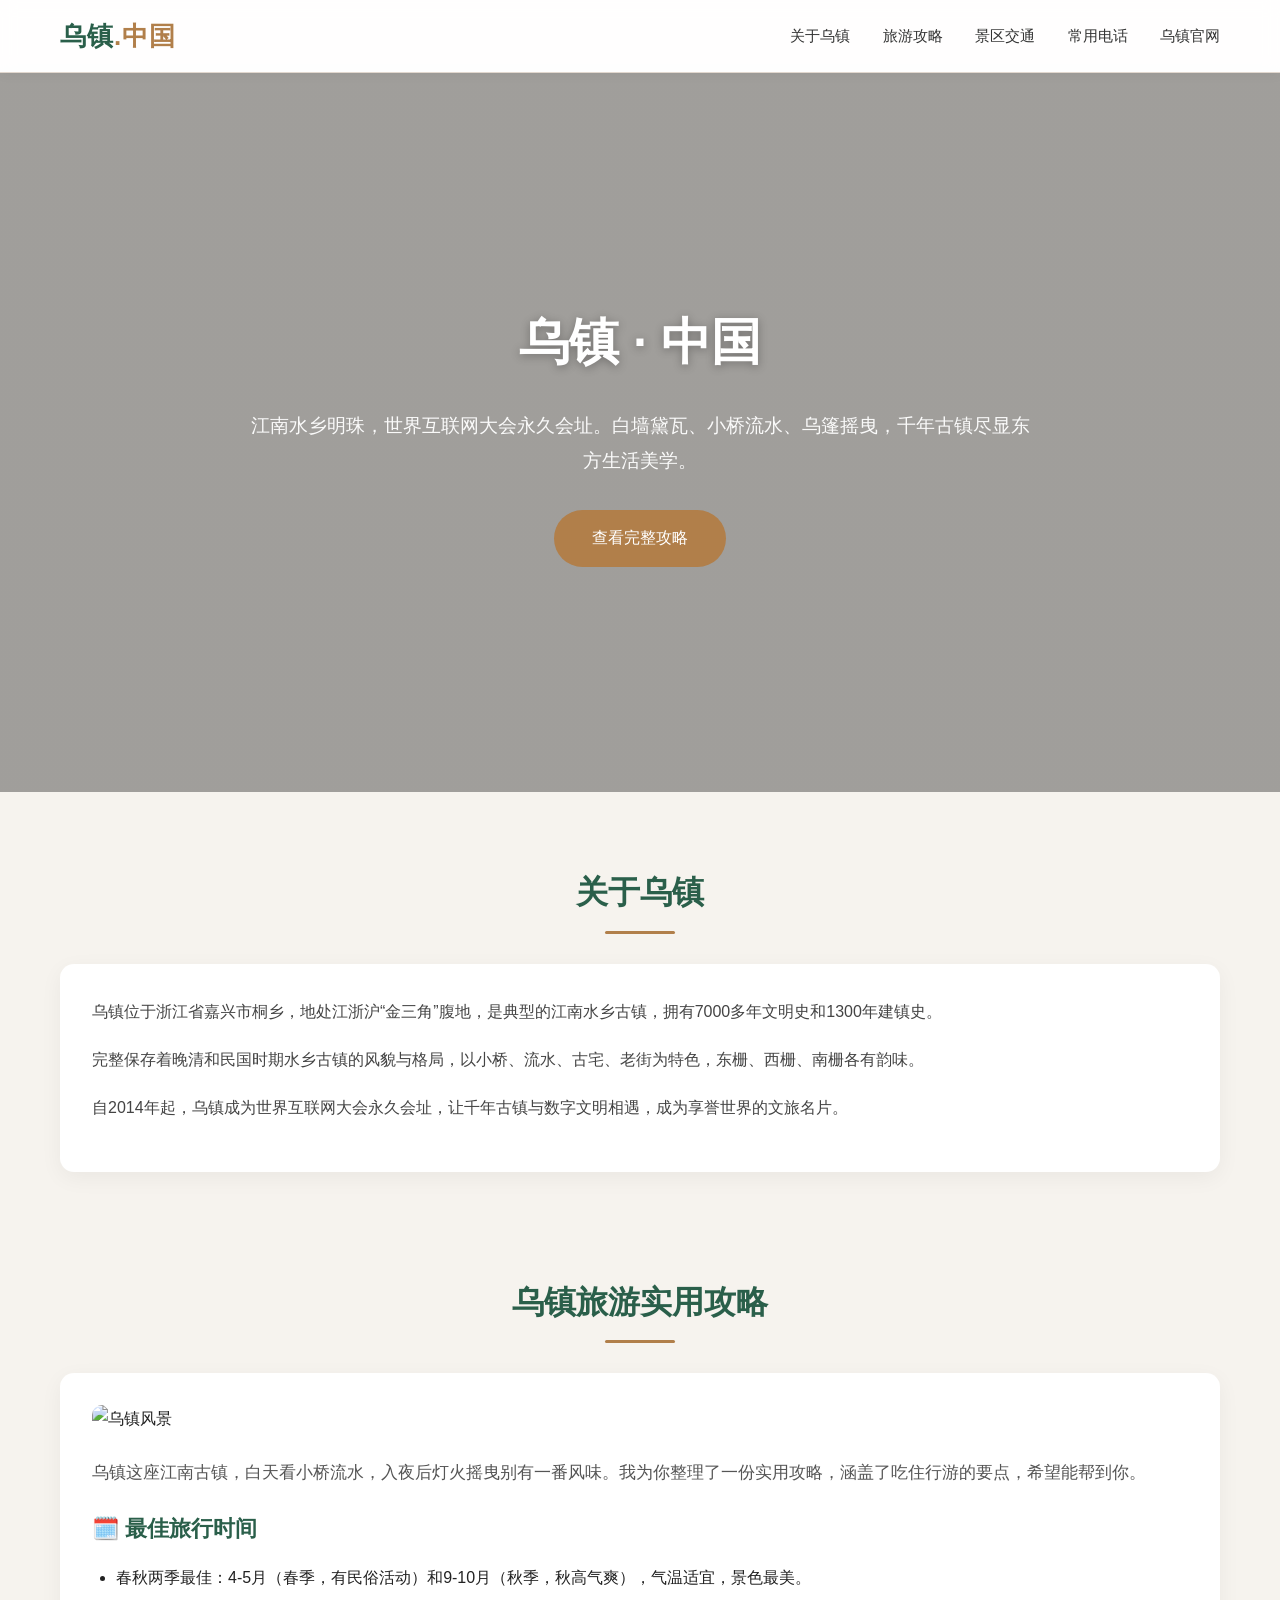
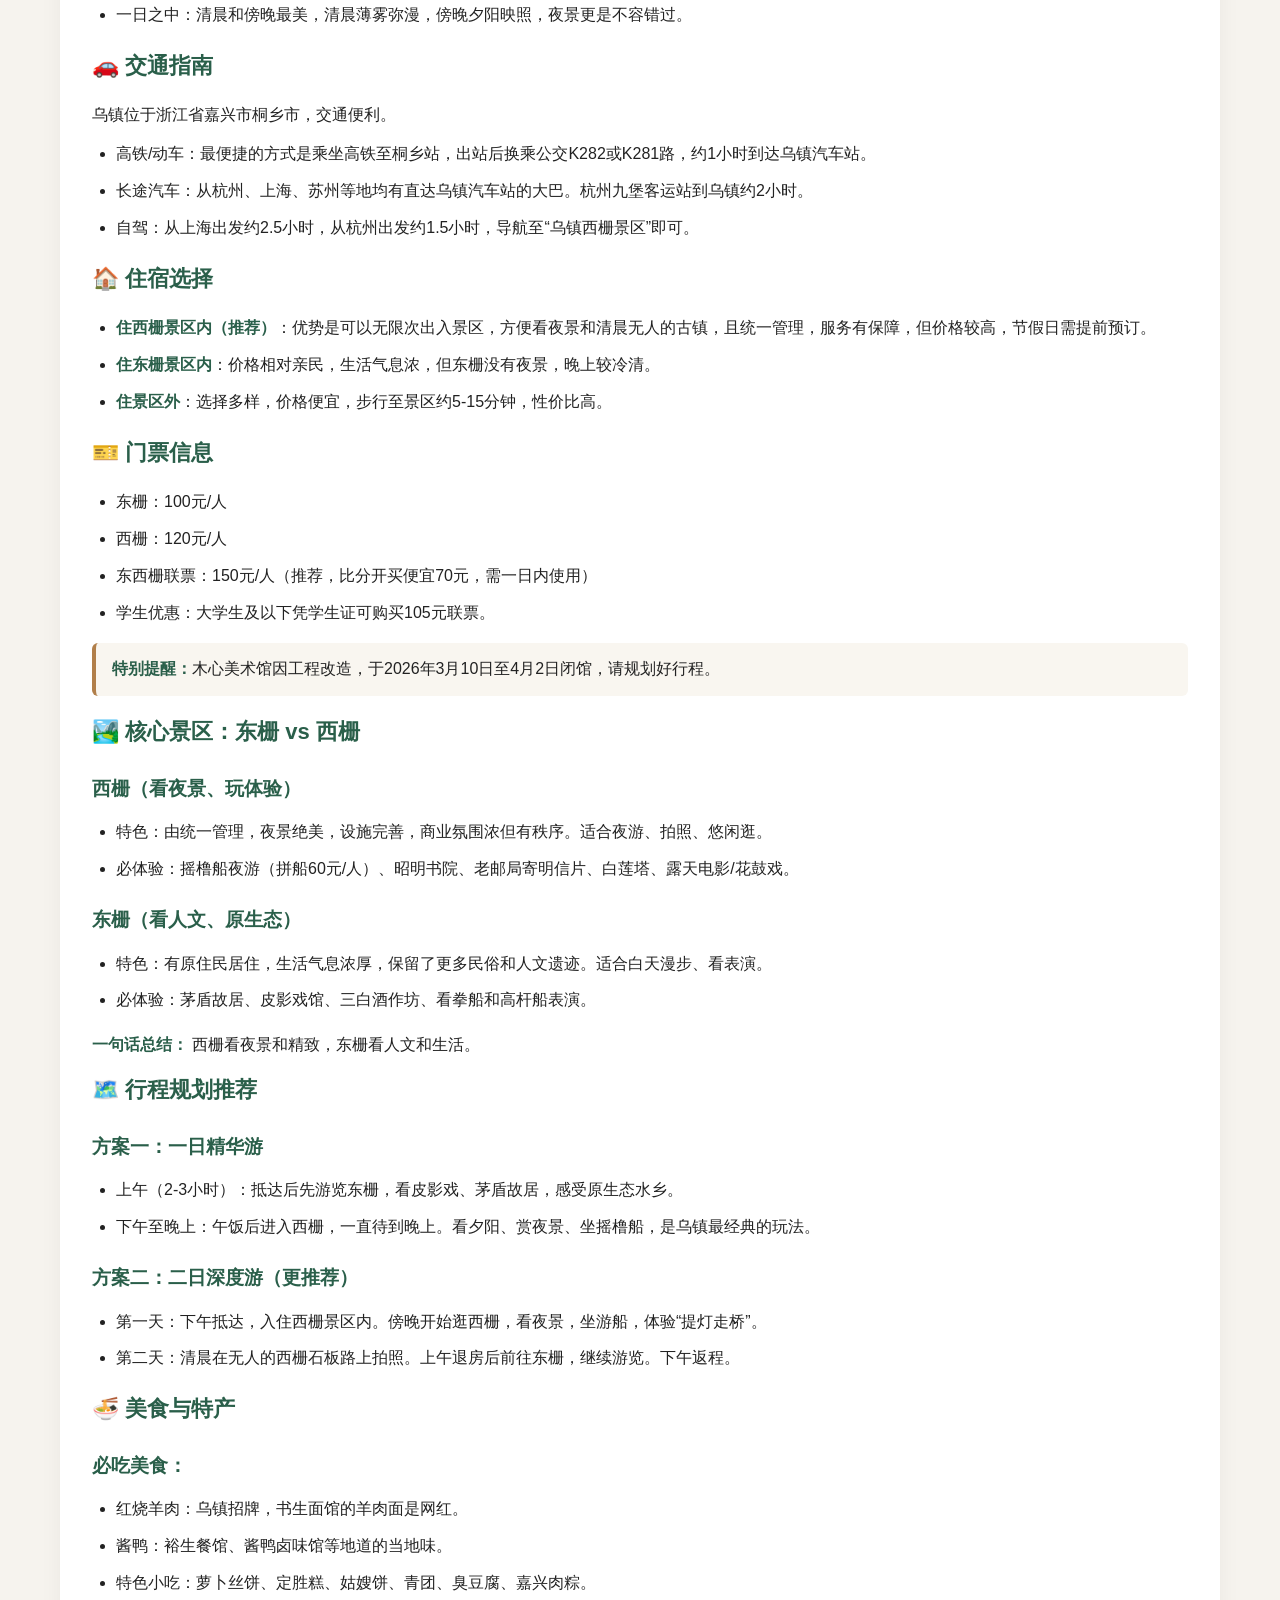
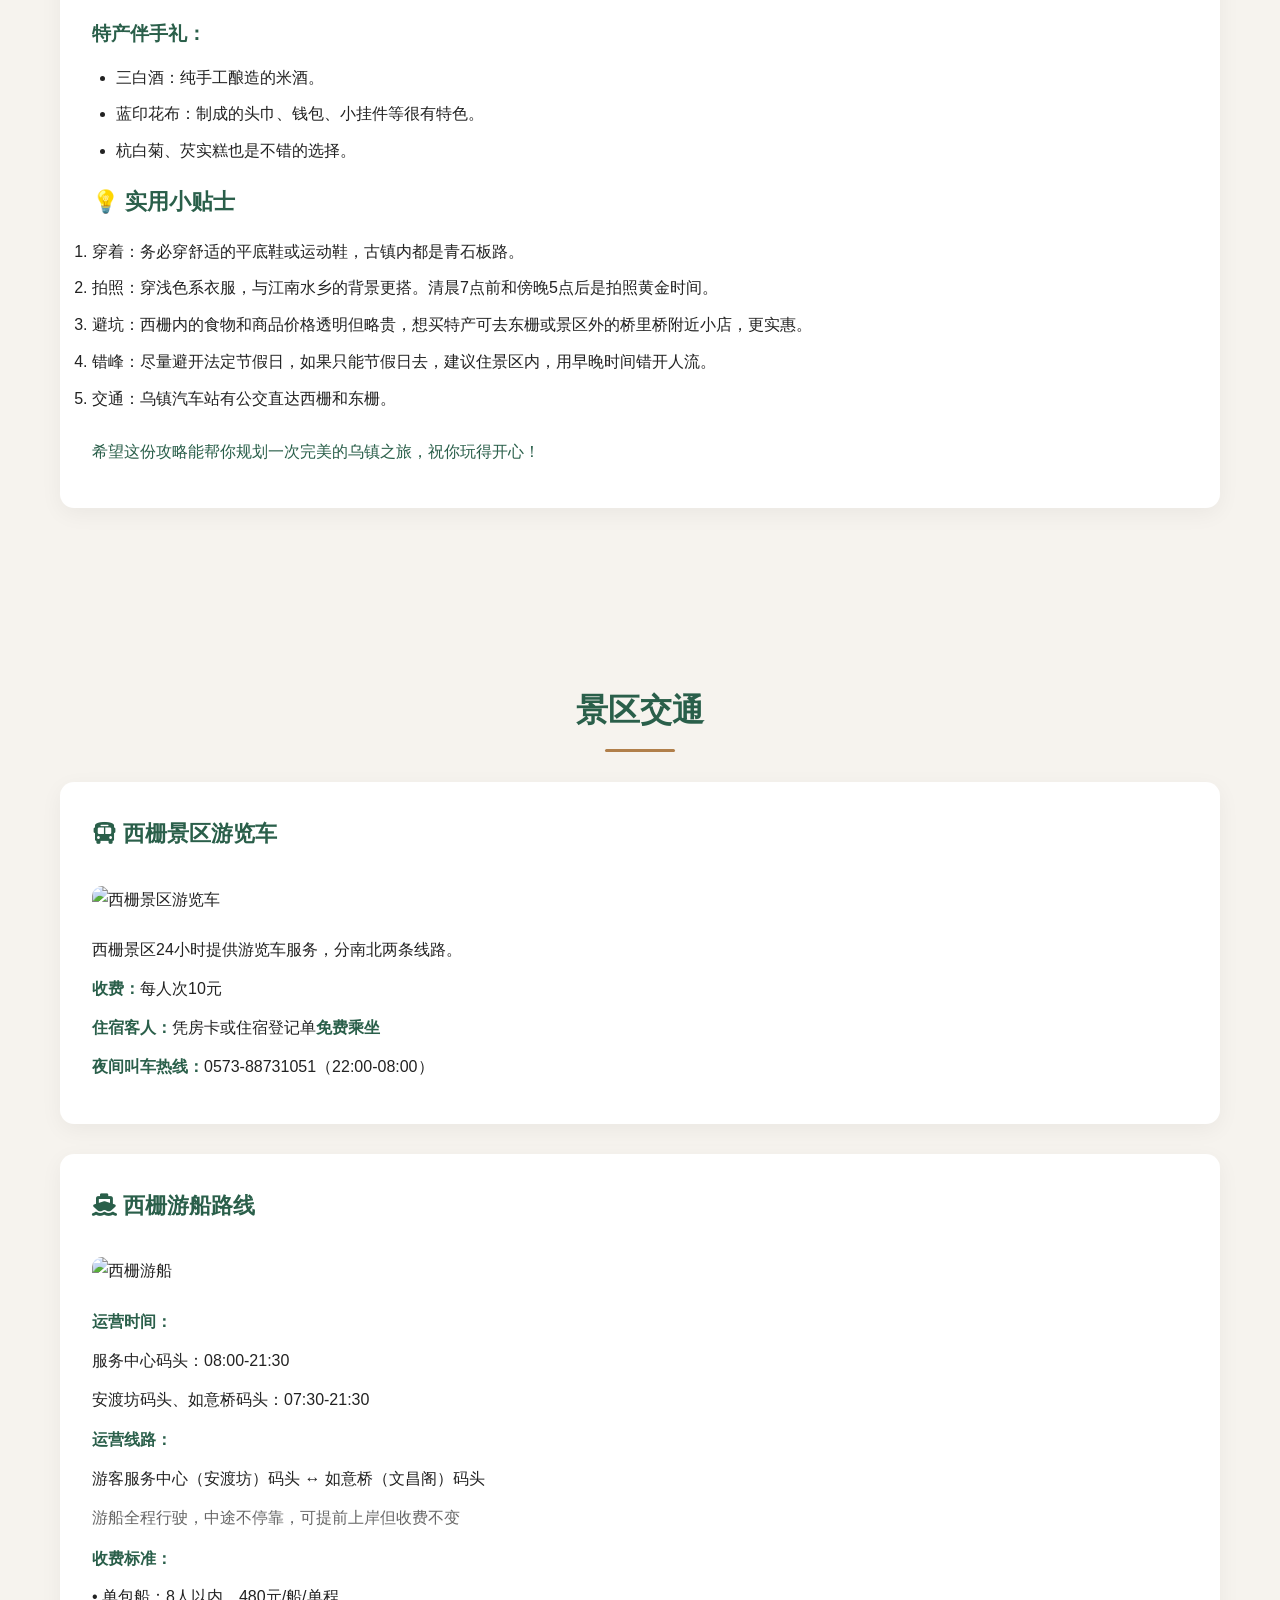
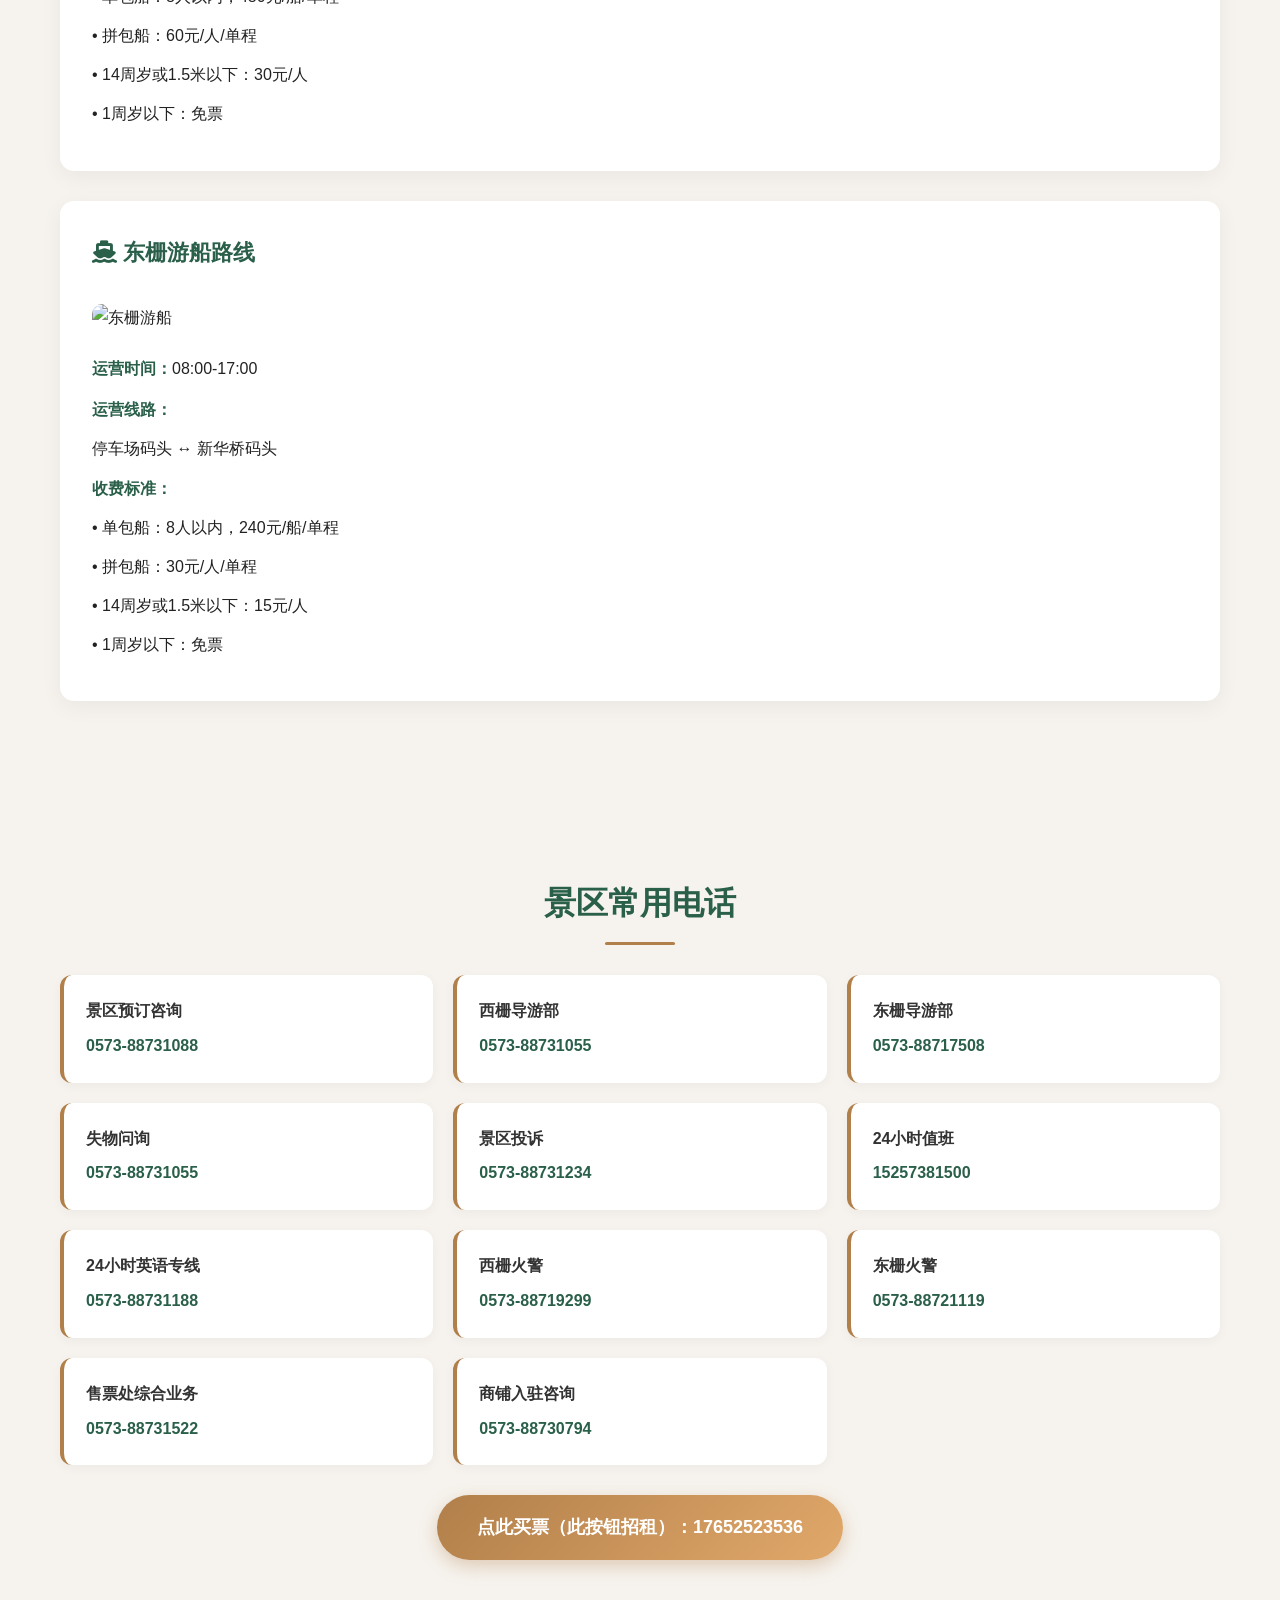
==== index.html @ 4f341404 "Add files via upload" ====
<!DOCTYPE html>
<html lang="zh-CN">
<head>
<meta charset="UTF-8">
<meta name="viewport" content="width=device-width, initial-scale=1.0">
<title>乌镇旅游攻略2026最新版 - 门票价格、住宿交通、美食游玩一站式指南 | 乌镇.中国</title>
<meta name="description" content="2026年最新乌镇旅游攻略，包含东栅西栅门票价格、景区交通、游船时刻表、住宿推荐、美食特产、旅行路线及避坑贴士，木心美术馆闭馆通知，超全乌镇出行指南。">
<meta name="keywords" content="乌镇旅游攻略,乌镇门票,乌镇住宿,西栅夜景,东栅游玩,乌镇交通,乌镇美食,乌镇游船,2026乌镇攻略,乌镇一日游,乌镇二日游">
<link rel="canonical" href="https://乌镇.中国">

<!-- 悟空统计 -->
<script type="text/javascript" src="//api.wukongtongji.com/c?_=894233788775538688" async></script>
<link rel="stylesheet" href="https://cdn.bootcdn.net/ajax/libs/font-awesome/6.4.0/css/all.min.css">
<style>
*{margin:0;padding:0;box-sizing:border-box;font-family:"PingFang SC","Microsoft YaHei",sans-serif}
html{scroll-behavior:smooth}
body{background:#F6F3EE;color:#222;line-height:1.8}

.container{max-width:1200px;margin:0 auto;padding:0 20px}

/* 头部导航 */
.header{position:fixed;top:0;left:0;width:100%;background:rgba(255,255,255,0.92);backdrop-filter:blur(8px);border-bottom:1px solid #E1D7CE;box-shadow:0 2px 12px rgba(0,0,0,0.04);z-index:999}
.header .container{display:flex;justify-content:space-between;align-items:center;height:72px}
.logo{font-size:26px;font-weight:600;color:#2A5F4A;text-decoration:none;letter-spacing:1px}
.logo span{color:#B17F4A}
.nav a{margin-left:28px;text-decoration:none;color:#333;font-size:15px;font-weight:500;transition:color 0.3s}
.nav a:hover{color:#2A5F4A}

/* 首屏横幅 */
.banner{margin-top:72px;height:80vh;background:linear-gradient(rgba(0,0,0,0.35),rgba(0,0,0,0.35)),url(https://picui.ogmua.cn/s1/2026/03/22/69bf835712a01.webp) center center / cover no-repeat;display:flex;align-items:center;justify-content:center;text-align:center;color:#fff}
.banner-box{max-width:820px;padding:0 20px}
.banner h1{font-size:50px;margin-bottom:22px;font-weight:600;text-shadow:0 2px 10px rgba(0,0,0,0.3)}
.banner p{font-size:19px;margin-bottom:32px;opacity:0.95}
.btn{display:inline-block;padding:14px 38px;background:#B17F4A;color:#fff;border-radius:60px;text-decoration:none;font-size:16px;font-weight:500;transition:all 0.3s}
.btn:hover{background:#2A5F4A}

/* 模块标题 */
.section{padding:72px 0}
.title{text-align:center;font-size:32px;color:#2A5F4A;margin-bottom:42px;position:relative;font-weight:600}
.title::after{content:"";width:70px;height:3px;background:#B17F4A;position:absolute;left:50%;bottom:-12px;transform:translateX(-50%);border-radius:2px}

/* 卡片样式 */
.card{background:#fff;border-radius:14px;box-shadow:0 6px 22px rgba(0,0,0,0.05);padding:32px;margin-bottom:30px}
.card h3{font-size:22px;color:#2A5F4A;margin-bottom:16px;font-weight:600}
.card h4{font-size:19px;color:#2A5F4A;margin:20px 0 12px;font-weight:600}
.card p{margin-bottom:10px}
.card strong{color:#2A5F4A;font-weight:600}
.card ul{margin-left:24px;margin-bottom:16px}
.card li{margin-bottom:8px}
.card .tip{background:#f9f6f0;padding:12px 16px;border-left:4px solid #B17F4A;border-radius:6px;margin:16px 0}

/* 图片样式 */
.strategy-img{width:100%;height:320px;object-fit:cover;border-radius:10px;margin-bottom:24px}
.sec-img{width:100%;height:220px;object-fit:cover;border-radius:10px;margin:16px 0 22px}

/* 底部拨号按钮 */
.cta-box{text-align:center;margin:30px 0 10px}
.cta-btn{display:inline-block;background:linear-gradient(135deg,#B17F4A,#E1A86A);color:#fff;font-size:18px;font-weight:600;padding:16px 40px;border-radius:50px;text-decoration:none;box-shadow:0 6px 18px rgba(177,127,74,0.35)}

/* 关于乌镇 */
.about{font-size:16px;line-height:2;color:#444}
.about p{margin-bottom:16px}

/* 电话卡片 */
.tel-list{display:grid;grid-template-columns:repeat(auto-fill,minmax(280px,1fr));gap:20px}
.tel-item{background:#fff;padding:22px;border-radius:12px;border-left:4px solid #B17F4A;box-shadow:0 3px 12px rgba(0,0,0,0.04)}
.tel-item h4{font-size:16px;margin-bottom:6px;color:#333}
.tel-item p{font-size:16px;font-weight:600;color:#2A5F4A}

/* 底部 */
.footer{background:#2A5F4A;color:#fff;padding:50px 0;text-align:center}
.footer p{opacity:0.85;font-size:14px}

@media(max-width:768px){
  .banner h1{font-size:34px}
  .title{font-size:28px}
  .nav{display:none}
  .strategy-img{height:200px}
  .sec-img{height:160px}
}
</style>
</head>
<body>

<!-- 导航 -->
<div class="header">
<div class="container">
<a href="#" class="logo">乌镇<span>.中国</span></a>
<div class="nav">
<a href="#about">关于乌镇</a>
<a href="#strategy">旅游攻略</a>
<a href="#traffic">景区交通</a>
<a href="#tel">常用电话</a>
<a href="http://www.wuzhen.com.cn" target="_blank">乌镇官网</a>
</div>
</div>
</div>

<!-- 首屏：关于乌镇 -->
<section id="about" class="banner">
<div class="banner-box">
<h1>乌镇 · 中国</h1>
<p>江南水乡明珠，世界互联网大会永久会址。白墙黛瓦、小桥流水、乌篷摇曳，千年古镇尽显东方生活美学。</p>
<a href="#strategy" class="btn">查看完整攻略</a>
</div>
</section>

<!-- 关于乌镇简介 -->
<section class="section">
<div class="container">
<h2 class="title">关于乌镇</h2>
<div class="card about">
<p>乌镇位于浙江省嘉兴市桐乡，地处江浙沪“金三角”腹地，是典型的江南水乡古镇，拥有7000多年文明史和1300年建镇史。</p>
<p>完整保存着晚清和民国时期水乡古镇的风貌与格局，以小桥、流水、古宅、老街为特色，东栅、西栅、南栅各有韵味。</p>
<p>自2014年起，乌镇成为世界互联网大会永久会址，让千年古镇与数字文明相遇，成为享誉世界的文旅名片。</p>
</div>
</div>
</section>

<!-- 旅游攻略 -->
<section id="strategy" class="section" style="padding-top:0">
<div class="container">
<h2 class="title">乌镇旅游实用攻略</h2>
<div class="card">
<img src="https://picui.ogmua.cn/s1/2026/03/22/69bf87886a725.webp" class="strategy-img" alt="乌镇风景">
<p style="font-size:17px;margin-bottom:20px;color:#555;">
乌镇这座江南古镇，白天看小桥流水，入夜后灯火摇曳别有一番风味。我为你整理了一份实用攻略，涵盖了吃住行游的要点，希望能帮到你。
</p>

<h3>🗓️ 最佳旅行时间</h3>
<ul>
<li>春秋两季最佳：4-5月（春季，有民俗活动）和9-10月（秋季，秋高气爽），气温适宜，景色最美。</li>
<li>一日之中：清晨和傍晚最美，清晨薄雾弥漫，傍晚夕阳映照，夜景更是不容错过。</li>
</ul>

<h3>🚗 交通指南</h3>
<p>乌镇位于浙江省嘉兴市桐乡市，交通便利。</p>
<ul>
<li>高铁/动车：最便捷的方式是乘坐高铁至桐乡站，出站后换乘公交K282或K281路，约1小时到达乌镇汽车站。</li>
<li>长途汽车：从杭州、上海、苏州等地均有直达乌镇汽车站的大巴。杭州九堡客运站到乌镇约2小时。</li>
<li>自驾：从上海出发约2.5小时，从杭州出发约1.5小时，导航至“乌镇西栅景区”即可。</li>
</ul>

<h3>🏠 住宿选择</h3>
<ul>
<li><strong>住西栅景区内（推荐）</strong>：优势是可以无限次出入景区，方便看夜景和清晨无人的古镇，且统一管理，服务有保障，但价格较高，节假日需提前预订。</li>
<li><strong>住东栅景区内</strong>：价格相对亲民，生活气息浓，但东栅没有夜景，晚上较冷清。</li>
<li><strong>住景区外</strong>：选择多样，价格便宜，步行至景区约5-15分钟，性价比高。</li>
</ul>

<h3>🎫 门票信息</h3>
<ul>
<li>东栅：100元/人</li>
<li>西栅：120元/人</li>
<li>东西栅联票：150元/人（推荐，比分开买便宜70元，需一日内使用）</li>
<li>学生优惠：大学生及以下凭学生证可购买105元联票。</li>
</ul>
<div class="tip">
<strong>特别提醒：</strong>木心美术馆因工程改造，于2026年3月10日至4月2日闭馆，请规划好行程。
</div>

<h3>🏞️ 核心景区：东栅 vs 西栅</h3>
<h4>西栅（看夜景、玩体验）</h4>
<ul>
<li>特色：由统一管理，夜景绝美，设施完善，商业氛围浓但有秩序。适合夜游、拍照、悠闲逛。</li>
<li>必体验：摇橹船夜游（拼船60元/人）、昭明书院、老邮局寄明信片、白莲塔、露天电影/花鼓戏。</li>
</ul>

<h4>东栅（看人文、原生态）</h4>
<ul>
<li>特色：有原住民居住，生活气息浓厚，保留了更多民俗和人文遗迹。适合白天漫步、看表演。</li>
<li>必体验：茅盾故居、皮影戏馆、三白酒作坊、看拳船和高杆船表演。</li>
</ul>
<p><strong>一句话总结：</strong> 西栅看夜景和精致，东栅看人文和生活。</p>

<h3>🗺️ 行程规划推荐</h3>
<h4>方案一：一日精华游</h4>
<ul>
<li>上午（2-3小时）：抵达后先游览东栅，看皮影戏、茅盾故居，感受原生态水乡。</li>
<li>下午至晚上：午饭后进入西栅，一直待到晚上。看夕阳、赏夜景、坐摇橹船，是乌镇最经典的玩法。</li>
</ul>

<h4>方案二：二日深度游（更推荐）</h4>
<ul>
<li>第一天：下午抵达，入住西栅景区内。傍晚开始逛西栅，看夜景，坐游船，体验“提灯走桥”。</li>
<li>第二天：清晨在无人的西栅石板路上拍照。上午退房后前往东栅，继续游览。下午返程。</li>
</ul>

<h3>🍜 美食与特产</h3>
<h4>必吃美食：</h4>
<ul>
<li>红烧羊肉：乌镇招牌，书生面馆的羊肉面是网红。</li>
<li>酱鸭：裕生餐馆、酱鸭卤味馆等地道的当地味。</li>
<li>特色小吃：萝卜丝饼、定胜糕、姑嫂饼、青团、臭豆腐、嘉兴肉粽。</li>
</ul>

<h4>特产伴手礼：</h4>
<ul>
<li>三白酒：纯手工酿造的米酒。</li>
<li>蓝印花布：制成的头巾、钱包、小挂件等很有特色。</li>
<li>杭白菊、芡实糕也是不错的选择。</li>
</ul>

<h3>💡 实用小贴士</h3>
<ol>
<li>穿着：务必穿舒适的平底鞋或运动鞋，古镇内都是青石板路。</li>
<li>拍照：穿浅色系衣服，与江南水乡的背景更搭。清晨7点前和傍晚5点后是拍照黄金时间。</li>
<li>避坑：西栅内的食物和商品价格透明但略贵，想买特产可去东栅或景区外的桥里桥附近小店，更实惠。</li>
<li>错峰：尽量避开法定节假日，如果只能节假日去，建议住景区内，用早晚时间错开人流。</li>
<li>交通：乌镇汽车站有公交直达西栅和东栅。</li>
</ol>
<p style="margin-top:24px;color:#2A5F4A;font-weight:500;">希望这份攻略能帮你规划一次完美的乌镇之旅，祝你玩得开心！</p>
</div>
</div>
</section>

<!-- 景区交通 -->
<section id="traffic" class="section">
<div class="container">
<h2 class="title">景区交通</h2>

<!-- 西栅景区游览车 -->
<div class="card">
<h3><i class="fa-solid fa-bus"></i> 西栅景区游览车</h3>
<img src="https://picui.ogmua.cn/s1/2026/03/22/69bf89b8a6405.webp" class="sec-img" alt="西栅景区游览车">
<p>西栅景区24小时提供游览车服务，分南北两条线路。</p>
<p><strong>收费：</strong>每人次10元</p>
<p><strong>住宿客人：</strong>凭房卡或住宿登记单<strong>免费乘坐</strong></p>
<p><strong>夜间叫车热线：</strong>0573-88731051（22:00-08:00）</p>
</div>

<!-- 西栅游船 -->
<div class="card">
<h3><i class="fa-solid fa-ship"></i> 西栅游船路线</h3>
<img src="https://picui.ogmua.cn/s1/2026/03/22/69bf8b25851ae.webp" class="sec-img" alt="西栅游船">
<p><strong>运营时间：</strong></p>
<p>服务中心码头：08:00-21:30</p>
<p>安渡坊码头、如意桥码头：07:30-21:30</p>
<p style="margin-top:12px"><strong>运营线路：</strong></p>
<p>游客服务中心（安渡坊）码头 ↔ 如意桥（文昌阁）码头</p>
<p style="color:#666">游船全程行驶，中途不停靠，可提前上岸但收费不变</p>
<p style="margin-top:12px"><strong>收费标准：</strong></p>
<p>• 单包船：8人以内，480元/船/单程</p>
<p>• 拼包船：60元/人/单程</p>
<p>• 14周岁或1.5米以下：30元/人</p>
<p>• 1周岁以下：免票</p>
</div>

<!-- 东栅游船 -->
<div class="card">
<h3><i class="fa-solid fa-ship"></i> 东栅游船路线</h3>
<img src="https://picui.ogmua.cn/s1/2026/03/22/69bf8ac4774a5.webp" class="sec-img" alt="东栅游船">
<p><strong>运营时间：</strong>08:00-17:00</p>
<p style="margin-top:12px"><strong>运营线路：</strong></p>
<p>停车场码头 ↔ 新华桥码头</p>
<p style="margin-top:12px"><strong>收费标准：</strong></p>
<p>• 单包船：8人以内，240元/船/单程</p>
<p>• 拼包船：30元/人/单程</p>
<p>• 14周岁或1.5米以下：15元/人</p>
<p>• 1周岁以下：免票</p>
</div>
</div>
</section>

<!-- 常用电话 -->
<section id="tel" class="section">
<div class="container">
<h2 class="title">景区常用电话</h2>
<div class="tel-list">
<div class="tel-item"><h4>景区预订咨询</h4><p>0573-88731088</p></div>
<div class="tel-item"><h4>西栅导游部</h4><p>0573-88731055</p></div>
<div class="tel-item"><h4>东栅导游部</h4><p>0573-88717508</p></div>
<div class="tel-item"><h4>失物问询</h4><p>0573-88731055</p></div>
<div class="tel-item"><h4>景区投诉</h4><p>0573-88731234</p></div>
<div class="tel-item"><h4>24小时值班</h4><p>15257381500</p></div>
<div class="tel-item"><h4>24小时英语专线</h4><p>0573-88731188</p></div>
<div class="tel-item"><h4>西栅火警</h4><p>0573-88719299</p></div>
<div class="tel-item"><h4>东栅火警</h4><p>0573-88721119</p></div>
<div class="tel-item"><h4>售票处综合业务</h4><p>0573-88731522</p></div>
<div class="tel-item"><h4>商铺入驻咨询</h4><p>0573-88730794</p></div>
</div>

<!-- 一键拨号按钮（你要的） -->
<div class="cta-box">
  <a href="tel:17652523536" class="cta-btn">点此买票（此按钮招租）：17652523536</a>
</div>

</div>
</section>

<!-- 底部 --
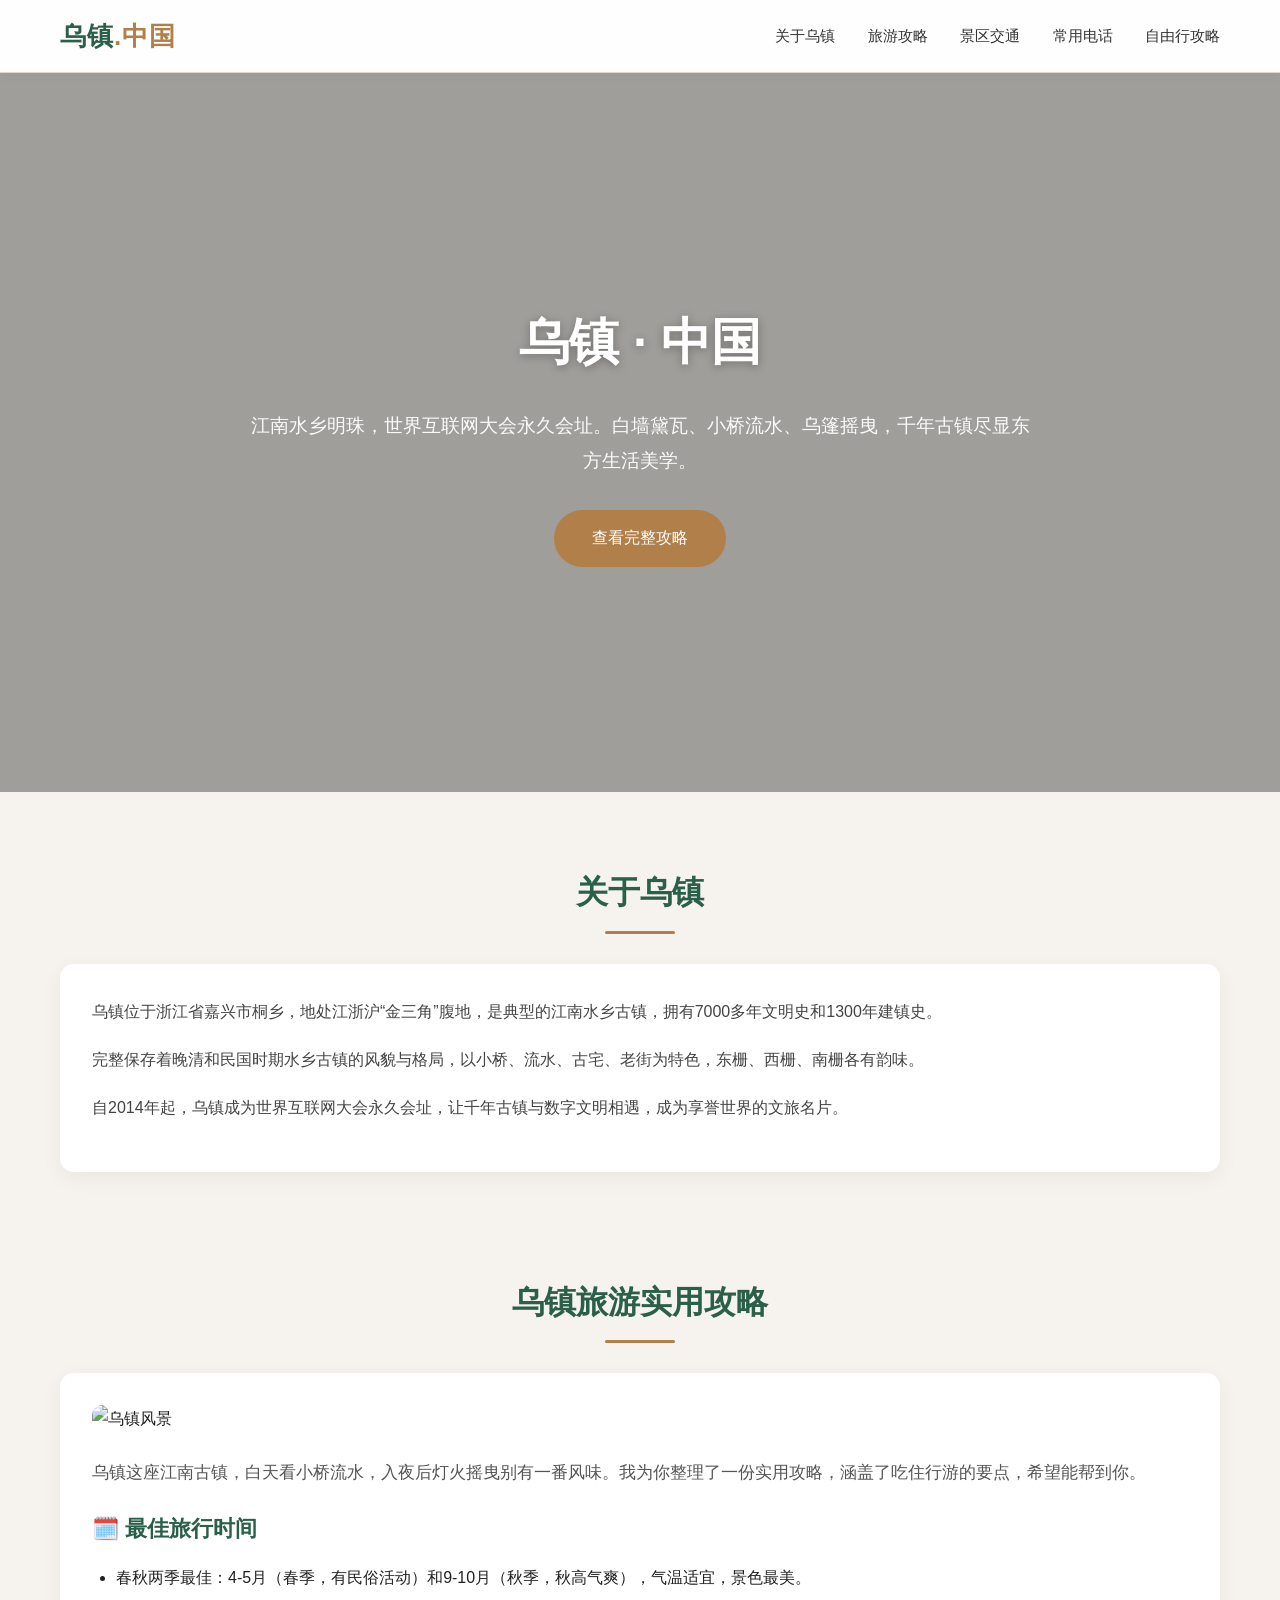
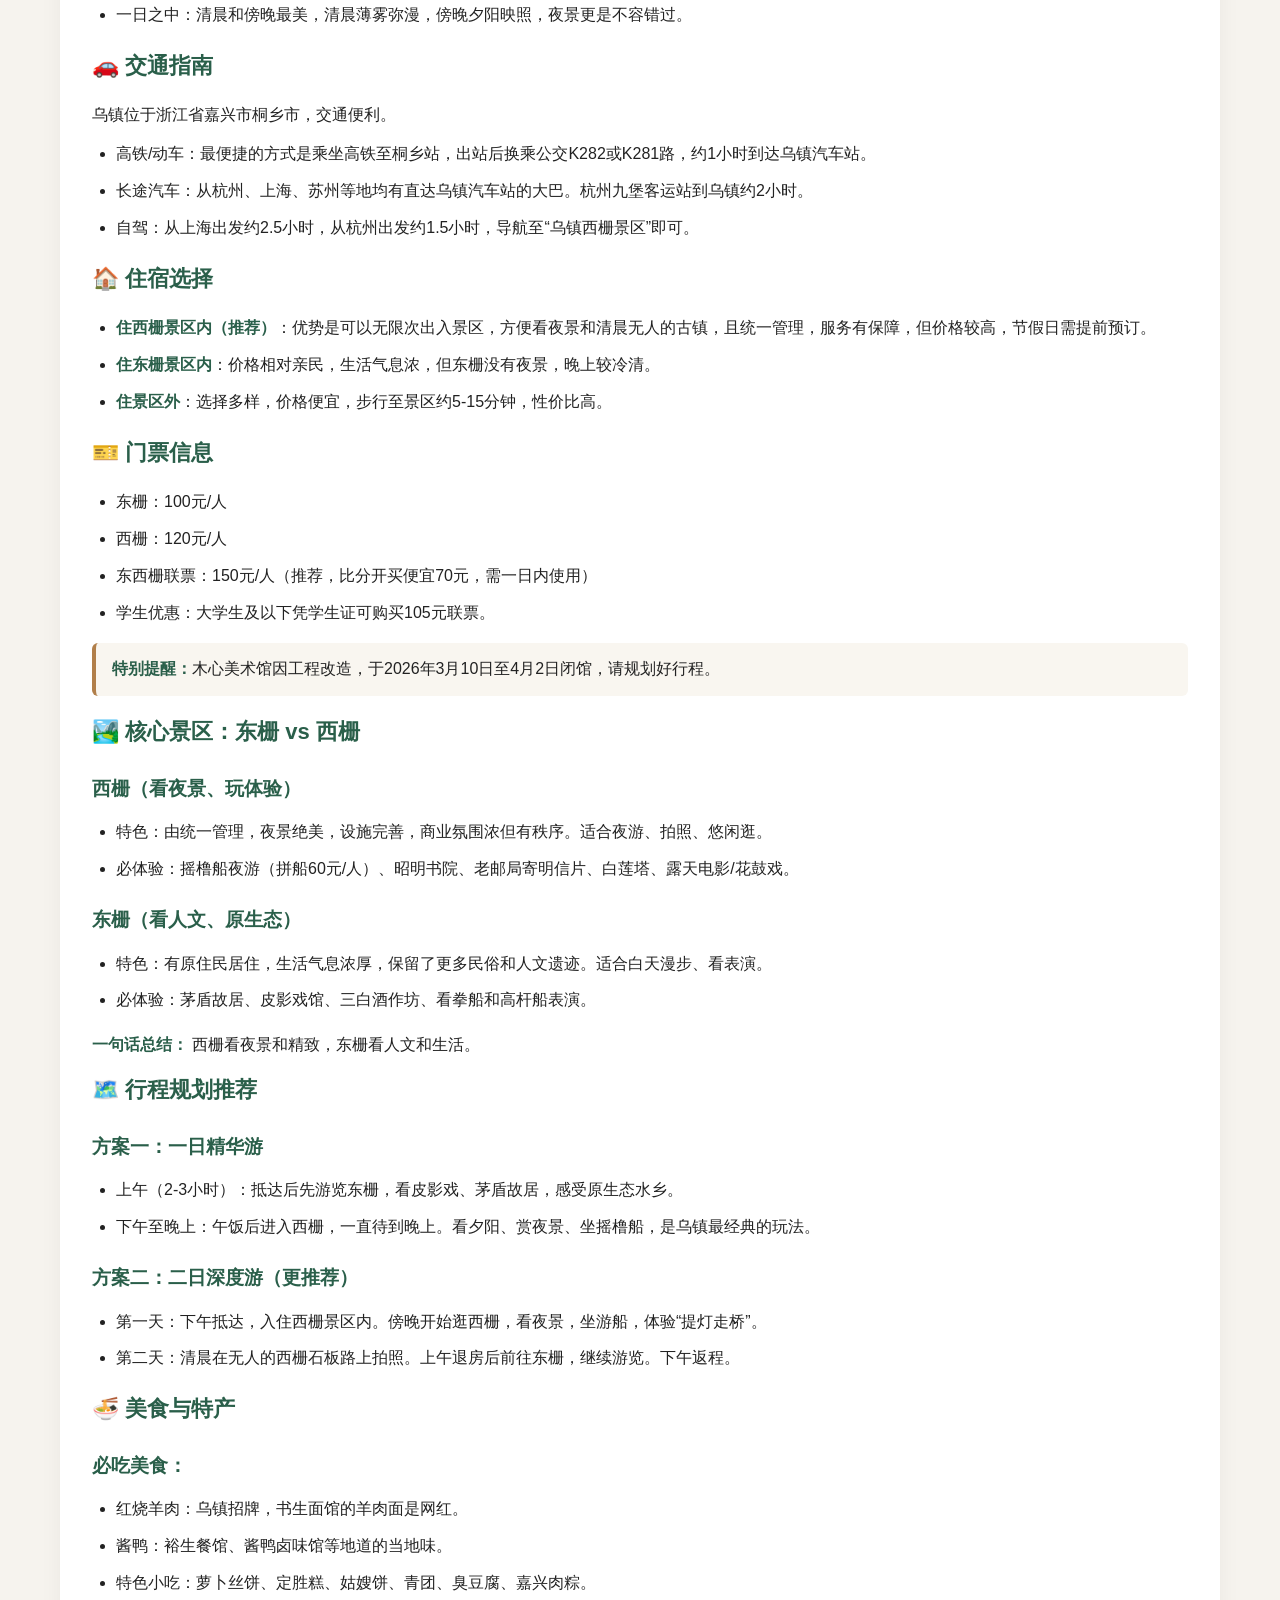
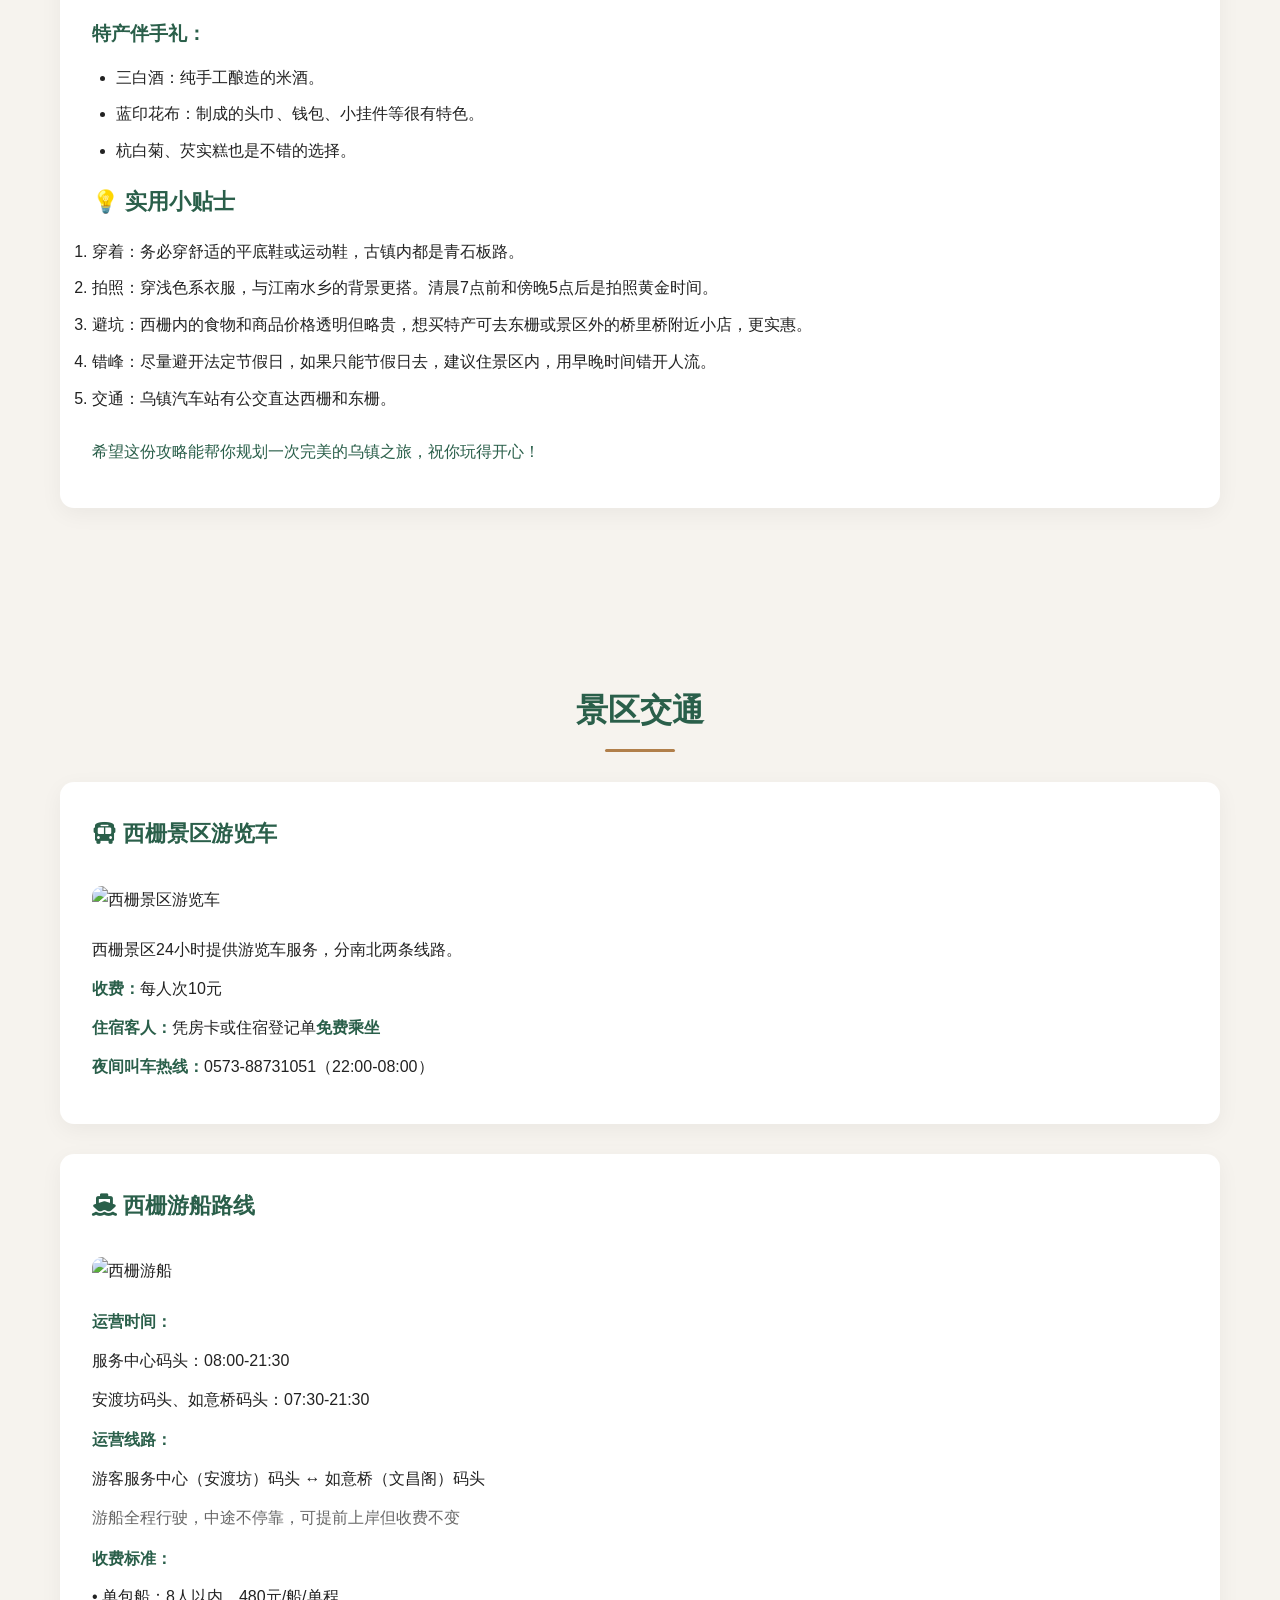
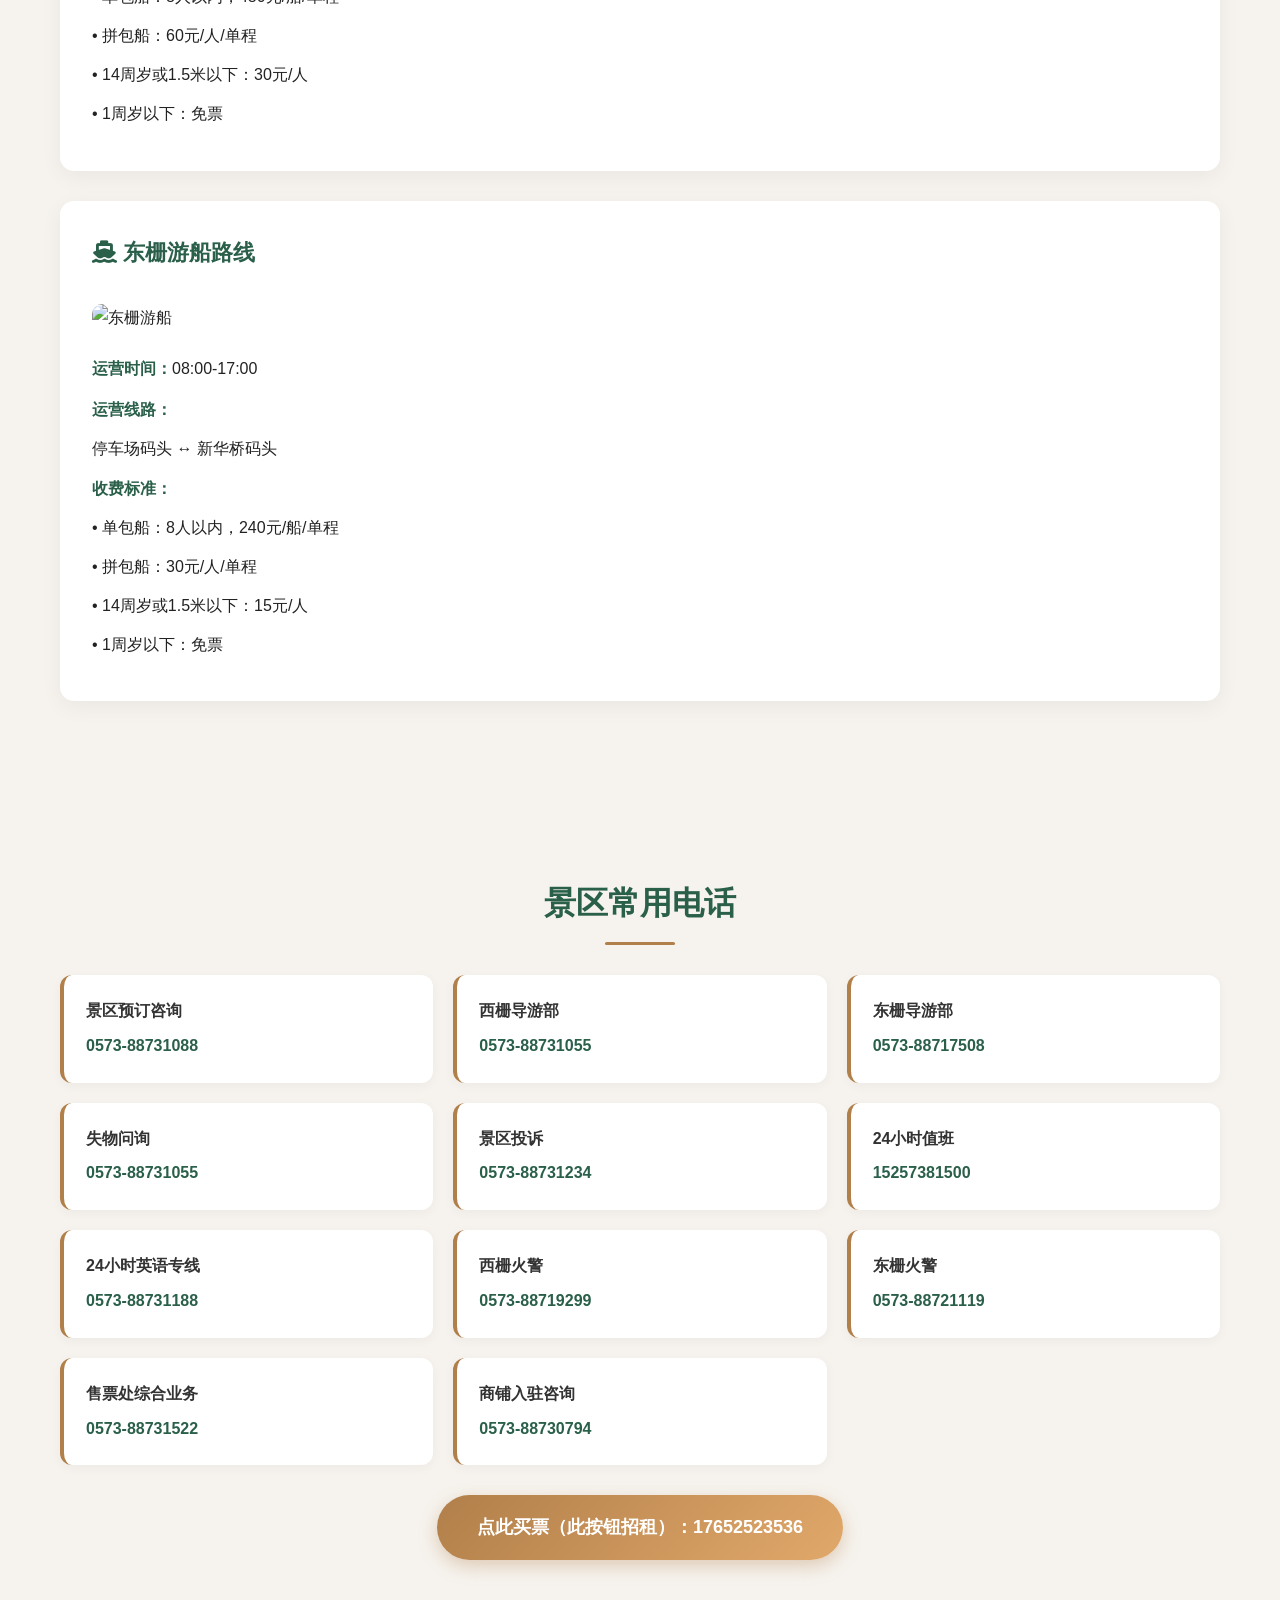
==== commit ec2e708b: "上传 index.html" ====
--- a/index.html
+++ b/index.html
@@ -1,291 +1,291 @@
-<!DOCTYPE html>
-<html lang="zh-CN">
-<head>
-<meta charset="UTF-8">
-<meta name="viewport" content="width=device-width, initial-scale=1.0">
-<title>乌镇旅游攻略2026最新版 - 门票价格、住宿交通、美食游玩一站式指南 | 乌镇.中国</title>
-<meta name="description" content="2026年最新乌镇旅游攻略，包含东栅西栅门票价格、景区交通、游船时刻表、住宿推荐、美食特产、旅行路线及避坑贴士，木心美术馆闭馆通知，超全乌镇出行指南。">
-<meta name="keywords" content="乌镇旅游攻略,乌镇门票,乌镇住宿,西栅夜景,东栅游玩,乌镇交通,乌镇美食,乌镇游船,2026乌镇攻略,乌镇一日游,乌镇二日游">
-<link rel="canonical" href="https://乌镇.中国">
-
-<!-- 悟空统计 -->
-<script type="text/javascript" src="//api.wukongtongji.com/c?_=894233788775538688" async></script>
-<link rel="stylesheet" href="https://cdn.bootcdn.net/ajax/libs/font-awesome/6.4.0/css/all.min.css">
-<style>
-*{margin:0;padding:0;box-sizing:border-box;font-family:"PingFang SC","Microsoft YaHei",sans-serif}
-html{scroll-behavior:smooth}
-body{background:#F6F3EE;color:#222;line-height:1.8}
-
-.container{max-width:1200px;margin:0 auto;padding:0 20px}
-
-/* 头部导航 */
-.header{position:fixed;top:0;left:0;width:100%;background:rgba(255,255,255,0.92);backdrop-filter:blur(8px);border-bottom:1px solid #E1D7CE;box-shadow:0 2px 12px rgba(0,0,0,0.04);z-index:999}
-.header .container{display:flex;justify-content:space-between;align-items:center;height:72px}
-.logo{font-size:26px;font-weight:600;color:#2A5F4A;text-decoration:none;letter-spacing:1px}
-.logo span{color:#B17F4A}
-.nav a{margin-left:28px;text-decoration:none;color:#333;font-size:15px;font-weight:500;transition:color 0.3s}
-.nav a:hover{color:#2A5F4A}
-
-/* 首屏横幅 */
-.banner{margin-top:72px;height:80vh;background:linear-gradient(rgba(0,0,0,0.35),rgba(0,0,0,0.35)),url(https://picui.ogmua.cn/s1/2026/03/22/69bf835712a01.webp) center center / cover no-repeat;display:flex;align-items:center;justify-content:center;text-align:center;color:#fff}
-.banner-box{max-width:820px;padding:0 20px}
-.banner h1{font-size:50px;margin-bottom:22px;font-weight:600;text-shadow:0 2px 10px rgba(0,0,0,0.3)}
-.banner p{font-size:19px;margin-bottom:32px;opacity:0.95}
-.btn{display:inline-block;padding:14px 38px;background:#B17F4A;color:#fff;border-radius:60px;text-decoration:none;font-size:16px;font-weight:500;transition:all 0.3s}
-.btn:hover{background:#2A5F4A}
-
-/* 模块标题 */
-.section{padding:72px 0}
-.title{text-align:center;font-size:32px;color:#2A5F4A;margin-bottom:42px;position:relative;font-weight:600}
-.title::after{content:"";width:70px;height:3px;background:#B17F4A;position:absolute;left:50%;bottom:-12px;transform:translateX(-50%);border-radius:2px}
-
-/* 卡片样式 */
-.card{background:#fff;border-radius:14px;box-shadow:0 6px 22px rgba(0,0,0,0.05);padding:32px;margin-bottom:30px}
-.card h3{font-size:22px;color:#2A5F4A;margin-bottom:16px;font-weight:600}
-.card h4{font-size:19px;color:#2A5F4A;margin:20px 0 12px;font-weight:600}
-.card p{margin-bottom:10px}
-.card strong{color:#2A5F4A;font-weight:600}
-.card ul{margin-left:24px;margin-bottom:16px}
-.card li{margin-bottom:8px}
-.card .tip{background:#f9f6f0;padding:12px 16px;border-left:4px solid #B17F4A;border-radius:6px;margin:16px 0}
-
-/* 图片样式 */
-.strategy-img{width:100%;height:320px;object-fit:cover;border-radius:10px;margin-bottom:24px}
-.sec-img{width:100%;height:220px;object-fit:cover;border-radius:10px;margin:16px 0 22px}
-
-/* 底部拨号按钮 */
-.cta-box{text-align:center;margin:30px 0 10px}
-.cta-btn{display:inline-block;background:linear-gradient(135deg,#B17F4A,#E1A86A);color:#fff;font-size:18px;font-weight:600;padding:16px 40px;border-radius:50px;text-decoration:none;box-shadow:0 6px 18px rgba(177,127,74,0.35)}
-
-/* 关于乌镇 */
-.about{font-size:16px;line-height:2;color:#444}
-.about p{margin-bottom:16px}
-
-/* 电话卡片 */
-.tel-list{display:grid;grid-template-columns:repeat(auto-fill,minmax(280px,1fr));gap:20px}
-.tel-item{background:#fff;padding:22px;border-radius:12px;border-left:4px solid #B17F4A;box-shadow:0 3px 12px rgba(0,0,0,0.04)}
-.tel-item h4{font-size:16px;margin-bottom:6px;color:#333}
-.tel-item p{font-size:16px;font-weight:600;color:#2A5F4A}
-
-/* 底部 */
-.footer{background:#2A5F4A;color:#fff;padding:50px 0;text-align:center}
-.footer p{opacity:0.85;font-size:14px}
-
-@media(max-width:768px){
-  .banner h1{font-size:34px}
-  .title{font-size:28px}
-  .nav{display:none}
-  .strategy-img{height:200px}
-  .sec-img{height:160px}
-}
-</style>
-</head>
-<body>
-
-<!-- 导航 -->
-<div class="header">
-<div class="container">
-<a href="#" class="logo">乌镇<span>.中国</span></a>
-<div class="nav">
-<a href="#about">关于乌镇</a>
-<a href="#strategy">旅游攻略</a>
-<a href="#traffic">景区交通</a>
-<a href="#tel">常用电话</a>
-<a href="http://www.wuzhen.com.cn" target="_blank">乌镇官网</a>
-</div>
-</div>
-</div>
-
-<!-- 首屏：关于乌镇 -->
-<section id="about" class="banner">
-<div class="banner-box">
-<h1>乌镇 · 中国</h1>
-<p>江南水乡明珠，世界互联网大会永久会址。白墙黛瓦、小桥流水、乌篷摇曳，千年古镇尽显东方生活美学。</p>
-<a href="#strategy" class="btn">查看完整攻略</a>
-</div>
-</section>
-
-<!-- 关于乌镇简介 -->
-<section class="section">
-<div class="container">
-<h2 class="title">关于乌镇</h2>
-<div class="card about">
-<p>乌镇位于浙江省嘉兴市桐乡，地处江浙沪“金三角”腹地，是典型的江南水乡古镇，拥有7000多年文明史和1300年建镇史。</p>
-<p>完整保存着晚清和民国时期水乡古镇的风貌与格局，以小桥、流水、古宅、老街为特色，东栅、西栅、南栅各有韵味。</p>
-<p>自2014年起，乌镇成为世界互联网大会永久会址，让千年古镇与数字文明相遇，成为享誉世界的文旅名片。</p>
-</div>
-</div>
-</section>
-
-<!-- 旅游攻略 -->
-<section id="strategy" class="section" style="padding-top:0">
-<div class="container">
-<h2 class="title">乌镇旅游实用攻略</h2>
-<div class="card">
-<img src="https://picui.ogmua.cn/s1/2026/03/22/69bf87886a725.webp" class="strategy-img" alt="乌镇风景">
-<p style="font-size:17px;margin-bottom:20px;color:#555;">
-乌镇这座江南古镇，白天看小桥流水，入夜后灯火摇曳别有一番风味。我为你整理了一份实用攻略，涵盖了吃住行游的要点，希望能帮到你。
-</p>
-
-<h3>🗓️ 最佳旅行时间</h3>
-<ul>
-<li>春秋两季最佳：4-5月（春季，有民俗活动）和9-10月（秋季，秋高气爽），气温适宜，景色最美。</li>
-<li>一日之中：清晨和傍晚最美，清晨薄雾弥漫，傍晚夕阳映照，夜景更是不容错过。</li>
-</ul>
-
-<h3>🚗 交通指南</h3>
-<p>乌镇位于浙江省嘉兴市桐乡市，交通便利。</p>
-<ul>
-<li>高铁/动车：最便捷的方式是乘坐高铁至桐乡站，出站后换乘公交K282或K281路，约1小时到达乌镇汽车站。</li>
-<li>长途汽车：从杭州、上海、苏州等地均有直达乌镇汽车站的大巴。杭州九堡客运站到乌镇约2小时。</li>
-<li>自驾：从上海出发约2.5小时，从杭州出发约1.5小时，导航至“乌镇西栅景区”即可。</li>
-</ul>
-
-<h3>🏠 住宿选择</h3>
-<ul>
-<li><strong>住西栅景区内（推荐）</strong>：优势是可以无限次出入景区，方便看夜景和清晨无人的古镇，且统一管理，服务有保障，但价格较高，节假日需提前预订。</li>
-<li><strong>住东栅景区内</strong>：价格相对亲民，生活气息浓，但东栅没有夜景，晚上较冷清。</li>
-<li><strong>住景区外</strong>：选择多样，价格便宜，步行至景区约5-15分钟，性价比高。</li>
-</ul>
-
-<h3>🎫 门票信息</h3>
-<ul>
-<li>东栅：100元/人</li>
-<li>西栅：120元/人</li>
-<li>东西栅联票：150元/人（推荐，比分开买便宜70元，需一日内使用）</li>
-<li>学生优惠：大学生及以下凭学生证可购买105元联票。</li>
-</ul>
-<div class="tip">
-<strong>特别提醒：</strong>木心美术馆因工程改造，于2026年3月10日至4月2日闭馆，请规划好行程。
-</div>
-
-<h3>🏞️ 核心景区：东栅 vs 西栅</h3>
-<h4>西栅（看夜景、玩体验）</h4>
-<ul>
-<li>特色：由统一管理，夜景绝美，设施完善，商业氛围浓但有秩序。适合夜游、拍照、悠闲逛。</li>
-<li>必体验：摇橹船夜游（拼船60元/人）、昭明书院、老邮局寄明信片、白莲塔、露天电影/花鼓戏。</li>
-</ul>
-
-<h4>东栅（看人文、原生态）</h4>
-<ul>
-<li>特色：有原住民居住，生活气息浓厚，保留了更多民俗和人文遗迹。适合白天漫步、看表演。</li>
-<li>必体验：茅盾故居、皮影戏馆、三白酒作坊、看拳船和高杆船表演。</li>
-</ul>
-<p><strong>一句话总结：</strong> 西栅看夜景和精致，东栅看人文和生活。</p>
-
-<h3>🗺️ 行程规划推荐</h3>
-<h4>方案一：一日精华游</h4>
-<ul>
-<li>上午（2-3小时）：抵达后先游览东栅，看皮影戏、茅盾故居，感受原生态水乡。</li>
-<li>下午至晚上：午饭后进入西栅，一直待到晚上。看夕阳、赏夜景、坐摇橹船，是乌镇最经典的玩法。</li>
-</ul>
-
-<h4>方案二：二日深度游（更推荐）</h4>
-<ul>
-<li>第一天：下午抵达，入住西栅景区内。傍晚开始逛西栅，看夜景，坐游船，体验“提灯走桥”。</li>
-<li>第二天：清晨在无人的西栅石板路上拍照。上午退房后前往东栅，继续游览。下午返程。</li>
-</ul>
-
-<h3>🍜 美食与特产</h3>
-<h4>必吃美食：</h4>
-<ul>
-<li>红烧羊肉：乌镇招牌，书生面馆的羊肉面是网红。</li>
-<li>酱鸭：裕生餐馆、酱鸭卤味馆等地道的当地味。</li>
-<li>特色小吃：萝卜丝饼、定胜糕、姑嫂饼、青团、臭豆腐、嘉兴肉粽。</li>
-</ul>
-
-<h4>特产伴手礼：</h4>
-<ul>
-<li>三白酒：纯手工酿造的米酒。</li>
-<li>蓝印花布：制成的头巾、钱包、小挂件等很有特色。</li>
-<li>杭白菊、芡实糕也是不错的选择。</li>
-</ul>
-
-<h3>💡 实用小贴士</h3>
-<ol>
-<li>穿着：务必穿舒适的平底鞋或运动鞋，古镇内都是青石板路。</li>
-<li>拍照：穿浅色系衣服，与江南水乡的背景更搭。清晨7点前和傍晚5点后是拍照黄金时间。</li>
-<li>避坑：西栅内的食物和商品价格透明但略贵，想买特产可去东栅或景区外的桥里桥附近小店，更实惠。</li>
-<li>错峰：尽量避开法定节假日，如果只能节假日去，建议住景区内，用早晚时间错开人流。</li>
-<li>交通：乌镇汽车站有公交直达西栅和东栅。</li>
-</ol>
-<p style="margin-top:24px;color:#2A5F4A;font-weight:500;">希望这份攻略能帮你规划一次完美的乌镇之旅，祝你玩得开心！</p>
-</div>
-</div>
-</section>
-
-<!-- 景区交通 -->
-<section id="traffic" class="section">
-<div class="container">
-<h2 class="title">景区交通</h2>
-
-<!-- 西栅景区游览车 -->
-<div class="card">
-<h3><i class="fa-solid fa-bus"></i> 西栅景区游览车</h3>
-<img src="https://picui.ogmua.cn/s1/2026/03/22/69bf89b8a6405.webp" class="sec-img" alt="西栅景区游览车">
-<p>西栅景区24小时提供游览车服务，分南北两条线路。</p>
-<p><strong>收费：</strong>每人次10元</p>
-<p><strong>住宿客人：</strong>凭房卡或住宿登记单<strong>免费乘坐</strong></p>
-<p><strong>夜间叫车热线：</strong>0573-88731051（22:00-08:00）</p>
-</div>
-
-<!-- 西栅游船 -->
-<div class="card">
-<h3><i class="fa-solid fa-ship"></i> 西栅游船路线</h3>
-<img src="https://picui.ogmua.cn/s1/2026/03/22/69bf8b25851ae.webp" class="sec-img" alt="西栅游船">
-<p><strong>运营时间：</strong></p>
-<p>服务中心码头：08:00-21:30</p>
-<p>安渡坊码头、如意桥码头：07:30-21:30</p>
-<p style="margin-top:12px"><strong>运营线路：</strong></p>
-<p>游客服务中心（安渡坊）码头 ↔ 如意桥（文昌阁）码头</p>
-<p style="color:#666">游船全程行驶，中途不停靠，可提前上岸但收费不变</p>
-<p style="margin-top:12px"><strong>收费标准：</strong></p>
-<p>• 单包船：8人以内，480元/船/单程</p>
-<p>• 拼包船：60元/人/单程</p>
-<p>• 14周岁或1.5米以下：30元/人</p>
-<p>• 1周岁以下：免票</p>
-</div>
-
-<!-- 东栅游船 -->
-<div class="card">
-<h3><i class="fa-solid fa-ship"></i> 东栅游船路线</h3>
-<img src="https://picui.ogmua.cn/s1/2026/03/22/69bf8ac4774a5.webp" class="sec-img" alt="东栅游船">
-<p><strong>运营时间：</strong>08:00-17:00</p>
-<p style="margin-top:12px"><strong>运营线路：</strong></p>
-<p>停车场码头 ↔ 新华桥码头</p>
-<p style="margin-top:12px"><strong>收费标准：</strong></p>
-<p>• 单包船：8人以内，240元/船/单程</p>
-<p>• 拼包船：30元/人/单程</p>
-<p>• 14周岁或1.5米以下：15元/人</p>
-<p>• 1周岁以下：免票</p>
-</div>
-</div>
-</section>
-
-<!-- 常用电话 -->
-<section id="tel" class="section">
-<div class="container">
-<h2 class="title">景区常用电话</h2>
-<div class="tel-list">
-<div class="tel-item"><h4>景区预订咨询</h4><p>0573-88731088</p></div>
-<div class="tel-item"><h4>西栅导游部</h4><p>0573-88731055</p></div>
-<div class="tel-item"><h4>东栅导游部</h4><p>0573-88717508</p></div>
-<div class="tel-item"><h4>失物问询</h4><p>0573-88731055</p></div>
-<div class="tel-item"><h4>景区投诉</h4><p>0573-88731234</p></div>
-<div class="tel-item"><h4>24小时值班</h4><p>15257381500</p></div>
-<div class="tel-item"><h4>24小时英语专线</h4><p>0573-88731188</p></div>
-<div class="tel-item"><h4>西栅火警</h4><p>0573-88719299</p></div>
-<div class="tel-item"><h4>东栅火警</h4><p>0573-88721119</p></div>
-<div class="tel-item"><h4>售票处综合业务</h4><p>0573-88731522</p></div>
-<div class="tel-item"><h4>商铺入驻咨询</h4><p>0573-88730794</p></div>
-</div>
-
-<!-- 一键拨号按钮（你要的） -->
-<div class="cta-box">
-  <a href="tel:17652523536" class="cta-btn">点此买票（此按钮招租）：17652523536</a>
-</div>
-
-</div>
-</section>
-
-<!-- 底部 --
+<!DOCTYPE html>
+<html lang="zh-CN">
+<head>
+<meta charset="UTF-8">
+<meta name="viewport" content="width=device-width, initial-scale=1.0">
+<title>乌镇旅游攻略2026最新版 - 门票价格、住宿交通、美食游玩一站式指南 | 乌镇.中国</title>
+<meta name="description" content="2026年最新乌镇旅游攻略，包含东栅西栅门票价格、景区交通、游船时刻表、住宿推荐、美食特产、旅行路线及避坑贴士，木心美术馆闭馆通知，超全乌镇出行指南。">
+<meta name="keywords" content="乌镇旅游攻略,乌镇门票,乌镇住宿,西栅夜景,东栅游玩,乌镇交通,乌镇美食,乌镇游船,2026乌镇攻略,乌镇一日游,乌镇二日游">
+<link rel="canonical" href="https://乌镇.中国">
+
+<!-- 悟空统计 -->
+<script type="text/javascript" src="//api.wukongtongji.com/c?_=894233788775538688" async></script>
+<link rel="stylesheet" href="https://cdn.bootcdn.net/ajax/libs/font-awesome/6.4.0/css/all.min.css">
+<style>
+*{margin:0;padding:0;box-sizing:border-box;font-family:"PingFang SC","Microsoft YaHei",sans-serif}
+html{scroll-behavior:smooth}
+body{background:#F6F3EE;color:#222;line-height:1.8}
+
+.container{max-width:1200px;margin:0 auto;padding:0 20px}
+
+/* 头部导航 */
+.header{position:fixed;top:0;left:0;width:100%;background:rgba(255,255,255,0.92);backdrop-filter:blur(8px);border-bottom:1px solid #E1D7CE;box-shadow:0 2px 12px rgba(0,0,0,0.04);z-index:999}
+.header .container{display:flex;justify-content:space-between;align-items:center;height:72px}
+.logo{font-size:26px;font-weight:600;color:#2A5F4A;text-decoration:none;letter-spacing:1px}
+.logo span{color:#B17F4A}
+.nav a{margin-left:28px;text-decoration:none;color:#333;font-size:15px;font-weight:500;transition:color 0.3s}
+.nav a:hover{color:#2A5F4A}
+
+/* 首屏横幅 */
+.banner{margin-top:72px;height:80vh;background:linear-gradient(rgba(0,0,0,0.35),rgba(0,0,0,0.35)),url(https://picui.ogmua.cn/s1/2026/03/22/69bf835712a01.webp) center center / cover no-repeat;display:flex;align-items:center;justify-content:center;text-align:center;color:#fff}
+.banner-box{max-width:820px;padding:0 20px}
+.banner h1{font-size:50px;margin-bottom:22px;font-weight:600;text-shadow:0 2px 10px rgba(0,0,0,0.3)}
+.banner p{font-size:19px;margin-bottom:32px;opacity:0.95}
+.btn{display:inline-block;padding:14px 38px;background:#B17F4A;color:#fff;border-radius:60px;text-decoration:none;font-size:16px;font-weight:500;transition:all 0.3s}
+.btn:hover{background:#2A5F4A}
+
+/* 模块标题 */
+.section{padding:72px 0}
+.title{text-align:center;font-size:32px;color:#2A5F4A;margin-bottom:42px;position:relative;font-weight:600}
+.title::after{content:"";width:70px;height:3px;background:#B17F4A;position:absolute;left:50%;bottom:-12px;transform:translateX(-50%);border-radius:2px}
+
+/* 卡片样式 */
+.card{background:#fff;border-radius:14px;box-shadow:0 6px 22px rgba(0,0,0,0.05);padding:32px;margin-bottom:30px}
+.card h3{font-size:22px;color:#2A5F4A;margin-bottom:16px;font-weight:600}
+.card h4{font-size:19px;color:#2A5F4A;margin:20px 0 12px;font-weight:600}
+.card p{margin-bottom:10px}
+.card strong{color:#2A5F4A;font-weight:600}
+.card ul{margin-left:24px;margin-bottom:16px}
+.card li{margin-bottom:8px}
+.card .tip{background:#f9f6f0;padding:12px 16px;border-left:4px solid #B17F4A;border-radius:6px;margin:16px 0}
+
+/* 图片样式 */
+.strategy-img{width:100%;height:320px;object-fit:cover;border-radius:10px;margin-bottom:24px}
+.sec-img{width:100%;height:220px;object-fit:cover;border-radius:10px;margin:16px 0 22px}
+
+/* 底部拨号按钮 */
+.cta-box{text-align:center;margin:30px 0 10px}
+.cta-btn{display:inline-block;background:linear-gradient(135deg,#B17F4A,#E1A86A);color:#fff;font-size:18px;font-weight:600;padding:16px 40px;border-radius:50px;text-decoration:none;box-shadow:0 6px 18px rgba(177,127,74,0.35)}
+
+/* 关于乌镇 */
+.about{font-size:16px;line-height:2;color:#444}
+.about p{margin-bottom:16px}
+
+/* 电话卡片 */
+.tel-list{display:grid;grid-template-columns:repeat(auto-fill,minmax(280px,1fr));gap:20px}
+.tel-item{background:#fff;padding:22px;border-radius:12px;border-left:4px solid #B17F4A;box-shadow:0 3px 12px rgba(0,0,0,0.04)}
+.tel-item h4{font-size:16px;margin-bottom:6px;color:#333}
+.tel-item p{font-size:16px;font-weight:600;color:#2A5F4A}
+
+/* 底部 */
+.footer{background:#2A5F4A;color:#fff;padding:50px 0;text-align:center}
+.footer p{opacity:0.85;font-size:14px}
+
+@media(max-width:768px){
+  .banner h1{font-size:34px}
+  .title{font-size:28px}
+  .nav{display:none}
+  .strategy-img{height:200px}
+  .sec-img{height:160px}
+}
+</style>
+</head>
+<body>
+
+<!-- 导航 -->
+<div class="header">
+<div class="container">
+<a href="#" class="logo">乌镇<span>.中国</span></a>
+<div class="nav">
+<a href="#about">关于乌镇</a>
+<a href="#strategy">旅游攻略</a>
+<a href="#traffic">景区交通</a>
+<a href="#tel">常用电话</a>
+<a href="/blog/wuzhen-zijixing-shendu-gonglve-2026/">自由行攻略</a>
+</div>
+</div>
+</div>
+
+<!-- 首屏：关于乌镇 -->
+<section id="about" class="banner">
+<div class="banner-box">
+<h1>乌镇 · 中国</h1>
+<p>江南水乡明珠，世界互联网大会永久会址。白墙黛瓦、小桥流水、乌篷摇曳，千年古镇尽显东方生活美学。</p>
+<a href="#strategy" class="btn">查看完整攻略</a>
+</div>
+</section>
+
+<!-- 关于乌镇简介 -->
+<section class="section">
+<div class="container">
+<h2 class="title">关于乌镇</h2>
+<div class="card about">
+<p>乌镇位于浙江省嘉兴市桐乡，地处江浙沪“金三角”腹地，是典型的江南水乡古镇，拥有7000多年文明史和1300年建镇史。</p>
+<p>完整保存着晚清和民国时期水乡古镇的风貌与格局，以小桥、流水、古宅、老街为特色，东栅、西栅、南栅各有韵味。</p>
+<p>自2014年起，乌镇成为世界互联网大会永久会址，让千年古镇与数字文明相遇，成为享誉世界的文旅名片。</p>
+</div>
+</div>
+</section>
+
+<!-- 旅游攻略 -->
+<section id="strategy" class="section" style="padding-top:0">
+<div class="container">
+<h2 class="title">乌镇旅游实用攻略</h2>
+<div class="card">
+<img src="https://picui.ogmua.cn/s1/2026/03/22/69bf87886a725.webp" class="strategy-img" alt="乌镇风景">
+<p style="font-size:17px;margin-bottom:20px;color:#555;">
+乌镇这座江南古镇，白天看小桥流水，入夜后灯火摇曳别有一番风味。我为你整理了一份实用攻略，涵盖了吃住行游的要点，希望能帮到你。
+</p>
+
+<h3>🗓️ 最佳旅行时间</h3>
+<ul>
+<li>春秋两季最佳：4-5月（春季，有民俗活动）和9-10月（秋季，秋高气爽），气温适宜，景色最美。</li>
+<li>一日之中：清晨和傍晚最美，清晨薄雾弥漫，傍晚夕阳映照，夜景更是不容错过。</li>
+</ul>
+
+<h3>🚗 交通指南</h3>
+<p>乌镇位于浙江省嘉兴市桐乡市，交通便利。</p>
+<ul>
+<li>高铁/动车：最便捷的方式是乘坐高铁至桐乡站，出站后换乘公交K282或K281路，约1小时到达乌镇汽车站。</li>
+<li>长途汽车：从杭州、上海、苏州等地均有直达乌镇汽车站的大巴。杭州九堡客运站到乌镇约2小时。</li>
+<li>自驾：从上海出发约2.5小时，从杭州出发约1.5小时，导航至“乌镇西栅景区”即可。</li>
+</ul>
+
+<h3>🏠 住宿选择</h3>
+<ul>
+<li><strong>住西栅景区内（推荐）</strong>：优势是可以无限次出入景区，方便看夜景和清晨无人的古镇，且统一管理，服务有保障，但价格较高，节假日需提前预订。</li>
+<li><strong>住东栅景区内</strong>：价格相对亲民，生活气息浓，但东栅没有夜景，晚上较冷清。</li>
+<li><strong>住景区外</strong>：选择多样，价格便宜，步行至景区约5-15分钟，性价比高。</li>
+</ul>
+
+<h3>🎫 门票信息</h3>
+<ul>
+<li>东栅：100元/人</li>
+<li>西栅：120元/人</li>
+<li>东西栅联票：150元/人（推荐，比分开买便宜70元，需一日内使用）</li>
+<li>学生优惠：大学生及以下凭学生证可购买105元联票。</li>
+</ul>
+<div class="tip">
+<strong>特别提醒：</strong>木心美术馆因工程改造，于2026年3月10日至4月2日闭馆，请规划好行程。
+</div>
+
+<h3>🏞️ 核心景区：东栅 vs 西栅</h3>
+<h4>西栅（看夜景、玩体验）</h4>
+<ul>
+<li>特色：由统一管理，夜景绝美，设施完善，商业氛围浓但有秩序。适合夜游、拍照、悠闲逛。</li>
+<li>必体验：摇橹船夜游（拼船60元/人）、昭明书院、老邮局寄明信片、白莲塔、露天电影/花鼓戏。</li>
+</ul>
+
+<h4>东栅（看人文、原生态）</h4>
+<ul>
+<li>特色：有原住民居住，生活气息浓厚，保留了更多民俗和人文遗迹。适合白天漫步、看表演。</li>
+<li>必体验：茅盾故居、皮影戏馆、三白酒作坊、看拳船和高杆船表演。</li>
+</ul>
+<p><strong>一句话总结：</strong> 西栅看夜景和精致，东栅看人文和生活。</p>
+
+<h3>🗺️ 行程规划推荐</h3>
+<h4>方案一：一日精华游</h4>
+<ul>
+<li>上午（2-3小时）：抵达后先游览东栅，看皮影戏、茅盾故居，感受原生态水乡。</li>
+<li>下午至晚上：午饭后进入西栅，一直待到晚上。看夕阳、赏夜景、坐摇橹船，是乌镇最经典的玩法。</li>
+</ul>
+
+<h4>方案二：二日深度游（更推荐）</h4>
+<ul>
+<li>第一天：下午抵达，入住西栅景区内。傍晚开始逛西栅，看夜景，坐游船，体验“提灯走桥”。</li>
+<li>第二天：清晨在无人的西栅石板路上拍照。上午退房后前往东栅，继续游览。下午返程。</li>
+</ul>
+
+<h3>🍜 美食与特产</h3>
+<h4>必吃美食：</h4>
+<ul>
+<li>红烧羊肉：乌镇招牌，书生面馆的羊肉面是网红。</li>
+<li>酱鸭：裕生餐馆、酱鸭卤味馆等地道的当地味。</li>
+<li>特色小吃：萝卜丝饼、定胜糕、姑嫂饼、青团、臭豆腐、嘉兴肉粽。</li>
+</ul>
+
+<h4>特产伴手礼：</h4>
+<ul>
+<li>三白酒：纯手工酿造的米酒。</li>
+<li>蓝印花布：制成的头巾、钱包、小挂件等很有特色。</li>
+<li>杭白菊、芡实糕也是不错的选择。</li>
+</ul>
+
+<h3>💡 实用小贴士</h3>
+<ol>
+<li>穿着：务必穿舒适的平底鞋或运动鞋，古镇内都是青石板路。</li>
+<li>拍照：穿浅色系衣服，与江南水乡的背景更搭。清晨7点前和傍晚5点后是拍照黄金时间。</li>
+<li>避坑：西栅内的食物和商品价格透明但略贵，想买特产可去东栅或景区外的桥里桥附近小店，更实惠。</li>
+<li>错峰：尽量避开法定节假日，如果只能节假日去，建议住景区内，用早晚时间错开人流。</li>
+<li>交通：乌镇汽车站有公交直达西栅和东栅。</li>
+</ol>
+<p style="margin-top:24px;color:#2A5F4A;font-weight:500;">希望这份攻略能帮你规划一次完美的乌镇之旅，祝你玩得开心！</p>
+</div>
+</div>
+</section>
+
+<!-- 景区交通 -->
+<section id="traffic" class="section">
+<div class="container">
+<h2 class="title">景区交通</h2>
+
+<!-- 西栅景区游览车 -->
+<div class="card">
+<h3><i class="fa-solid fa-bus"></i> 西栅景区游览车</h3>
+<img src="https://picui.ogmua.cn/s1/2026/03/22/69bf89b8a6405.webp" class="sec-img" alt="西栅景区游览车">
+<p>西栅景区24小时提供游览车服务，分南北两条线路。</p>
+<p><strong>收费：</strong>每人次10元</p>
+<p><strong>住宿客人：</strong>凭房卡或住宿登记单<strong>免费乘坐</strong></p>
+<p><strong>夜间叫车热线：</strong>0573-88731051（22:00-08:00）</p>
+</div>
+
+<!-- 西栅游船 -->
+<div class="card">
+<h3><i class="fa-solid fa-ship"></i> 西栅游船路线</h3>
+<img src="https://picui.ogmua.cn/s1/2026/03/22/69bf8b25851ae.webp" class="sec-img" alt="西栅游船">
+<p><strong>运营时间：</strong></p>
+<p>服务中心码头：08:00-21:30</p>
+<p>安渡坊码头、如意桥码头：07:30-21:30</p>
+<p style="margin-top:12px"><strong>运营线路：</strong></p>
+<p>游客服务中心（安渡坊）码头 ↔ 如意桥（文昌阁）码头</p>
+<p style="color:#666">游船全程行驶，中途不停靠，可提前上岸但收费不变</p>
+<p style="margin-top:12px"><strong>收费标准：</strong></p>
+<p>• 单包船：8人以内，480元/船/单程</p>
+<p>• 拼包船：60元/人/单程</p>
+<p>• 14周岁或1.5米以下：30元/人</p>
+<p>• 1周岁以下：免票</p>
+</div>
+
+<!-- 东栅游船 -->
+<div class="card">
+<h3><i class="fa-solid fa-ship"></i> 东栅游船路线</h3>
+<img src="https://picui.ogmua.cn/s1/2026/03/22/69bf8ac4774a5.webp" class="sec-img" alt="东栅游船">
+<p><strong>运营时间：</strong>08:00-17:00</p>
+<p style="margin-top:12px"><strong>运营线路：</strong></p>
+<p>停车场码头 ↔ 新华桥码头</p>
+<p style="margin-top:12px"><strong>收费标准：</strong></p>
+<p>• 单包船：8人以内，240元/船/单程</p>
+<p>• 拼包船：30元/人/单程</p>
+<p>• 14周岁或1.5米以下：15元/人</p>
+<p>• 1周岁以下：免票</p>
+</div>
+</div>
+</section>
+
+<!-- 常用电话 -->
+<section id="tel" class="section">
+<div class="container">
+<h2 class="title">景区常用电话</h2>
+<div class="tel-list">
+<div class="tel-item"><h4>景区预订咨询</h4><p>0573-88731088</p></div>
+<div class="tel-item"><h4>西栅导游部</h4><p>0573-88731055</p></div>
+<div class="tel-item"><h4>东栅导游部</h4><p>0573-88717508</p></div>
+<div class="tel-item"><h4>失物问询</h4><p>0573-88731055</p></div>
+<div class="tel-item"><h4>景区投诉</h4><p>0573-88731234</p></div>
+<div class="tel-item"><h4>24小时值班</h4><p>15257381500</p></div>
+<div class="tel-item"><h4>24小时英语专线</h4><p>0573-88731188</p></div>
+<div class="tel-item"><h4>西栅火警</h4><p>0573-88719299</p></div>
+<div class="tel-item"><h4>东栅火警</h4><p>0573-88721119</p></div>
+<div class="tel-item"><h4>售票处综合业务</h4><p>0573-88731522</p></div>
+<div class="tel-item"><h4>商铺入驻咨询</h4><p>0573-88730794</p></div>
+</div>
+
+<!-- 一键拨号按钮（你要的） -->
+<div class="cta-box">
+  <a href="tel:17652523536" class="cta-btn">点此买票（此按钮招租）：17652523536</a>
+</div>
+
+</div>
+</section>
+
+<!-- 底部 --
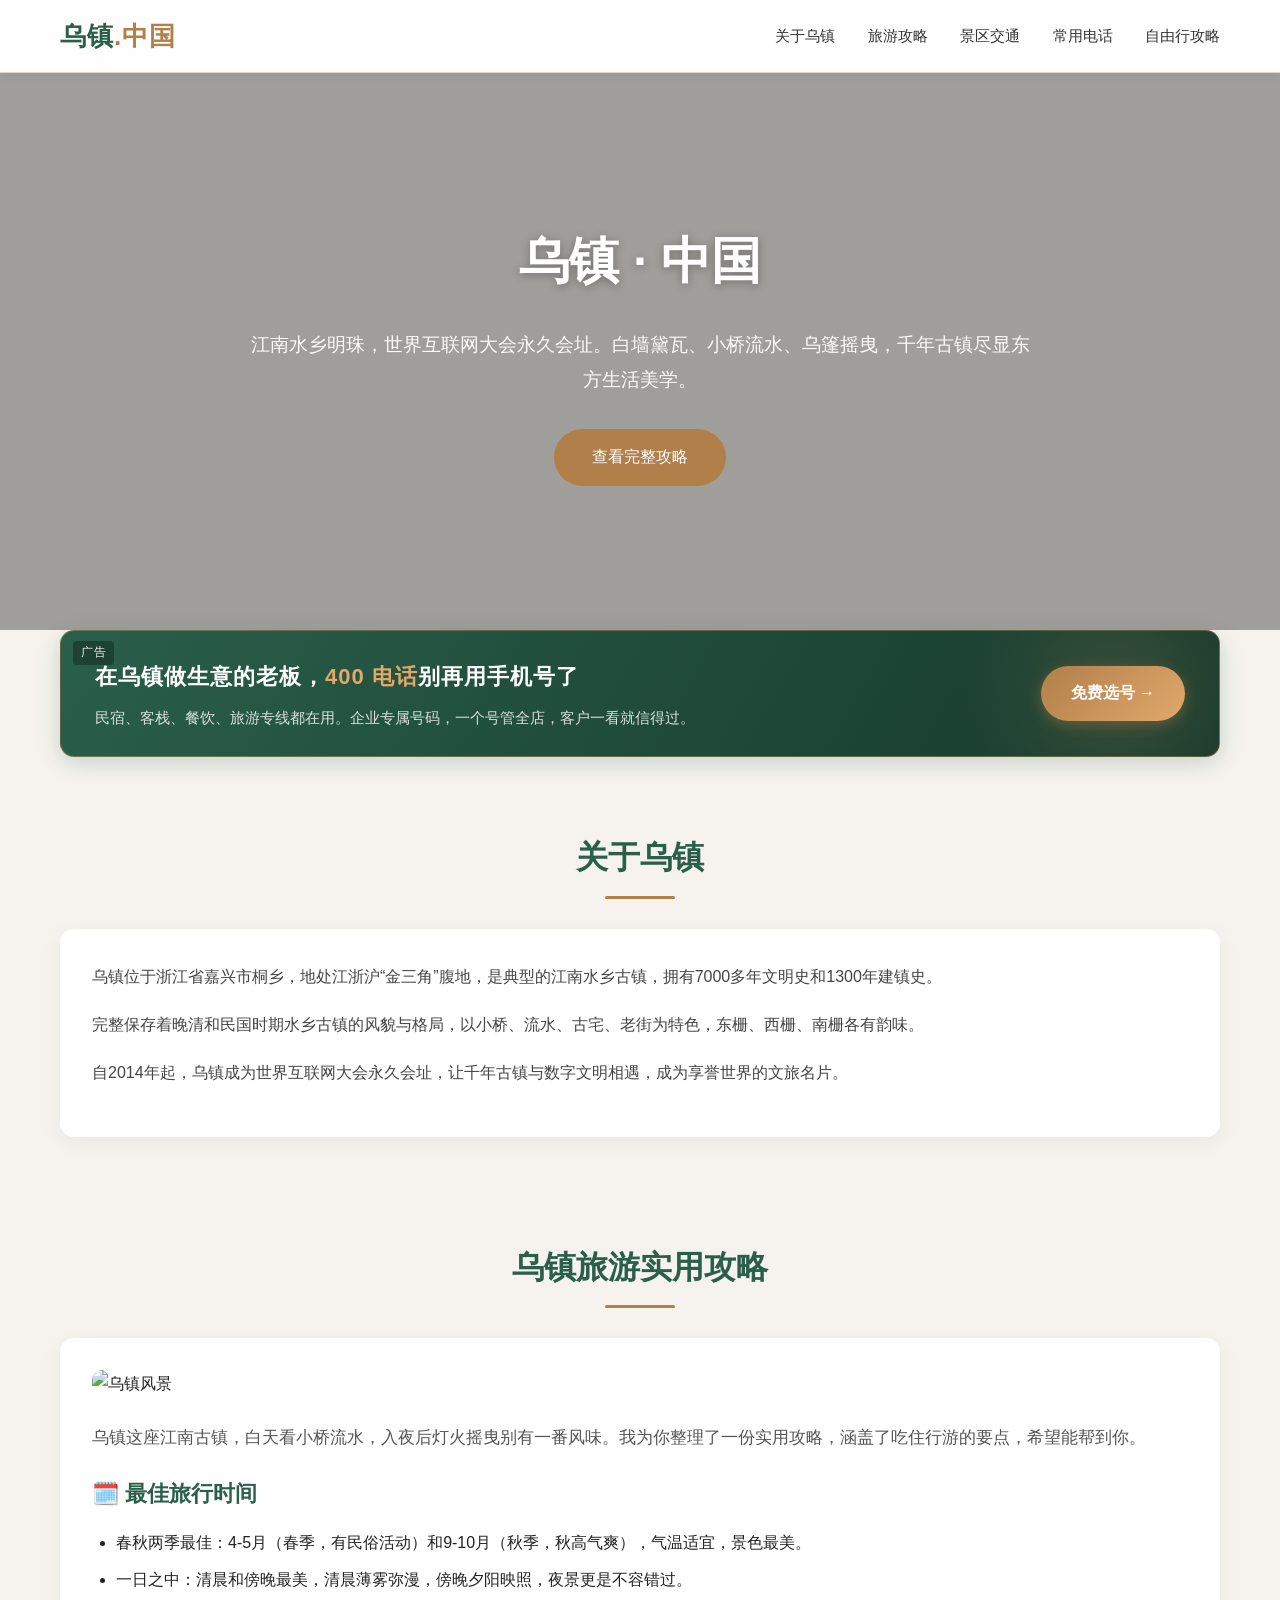
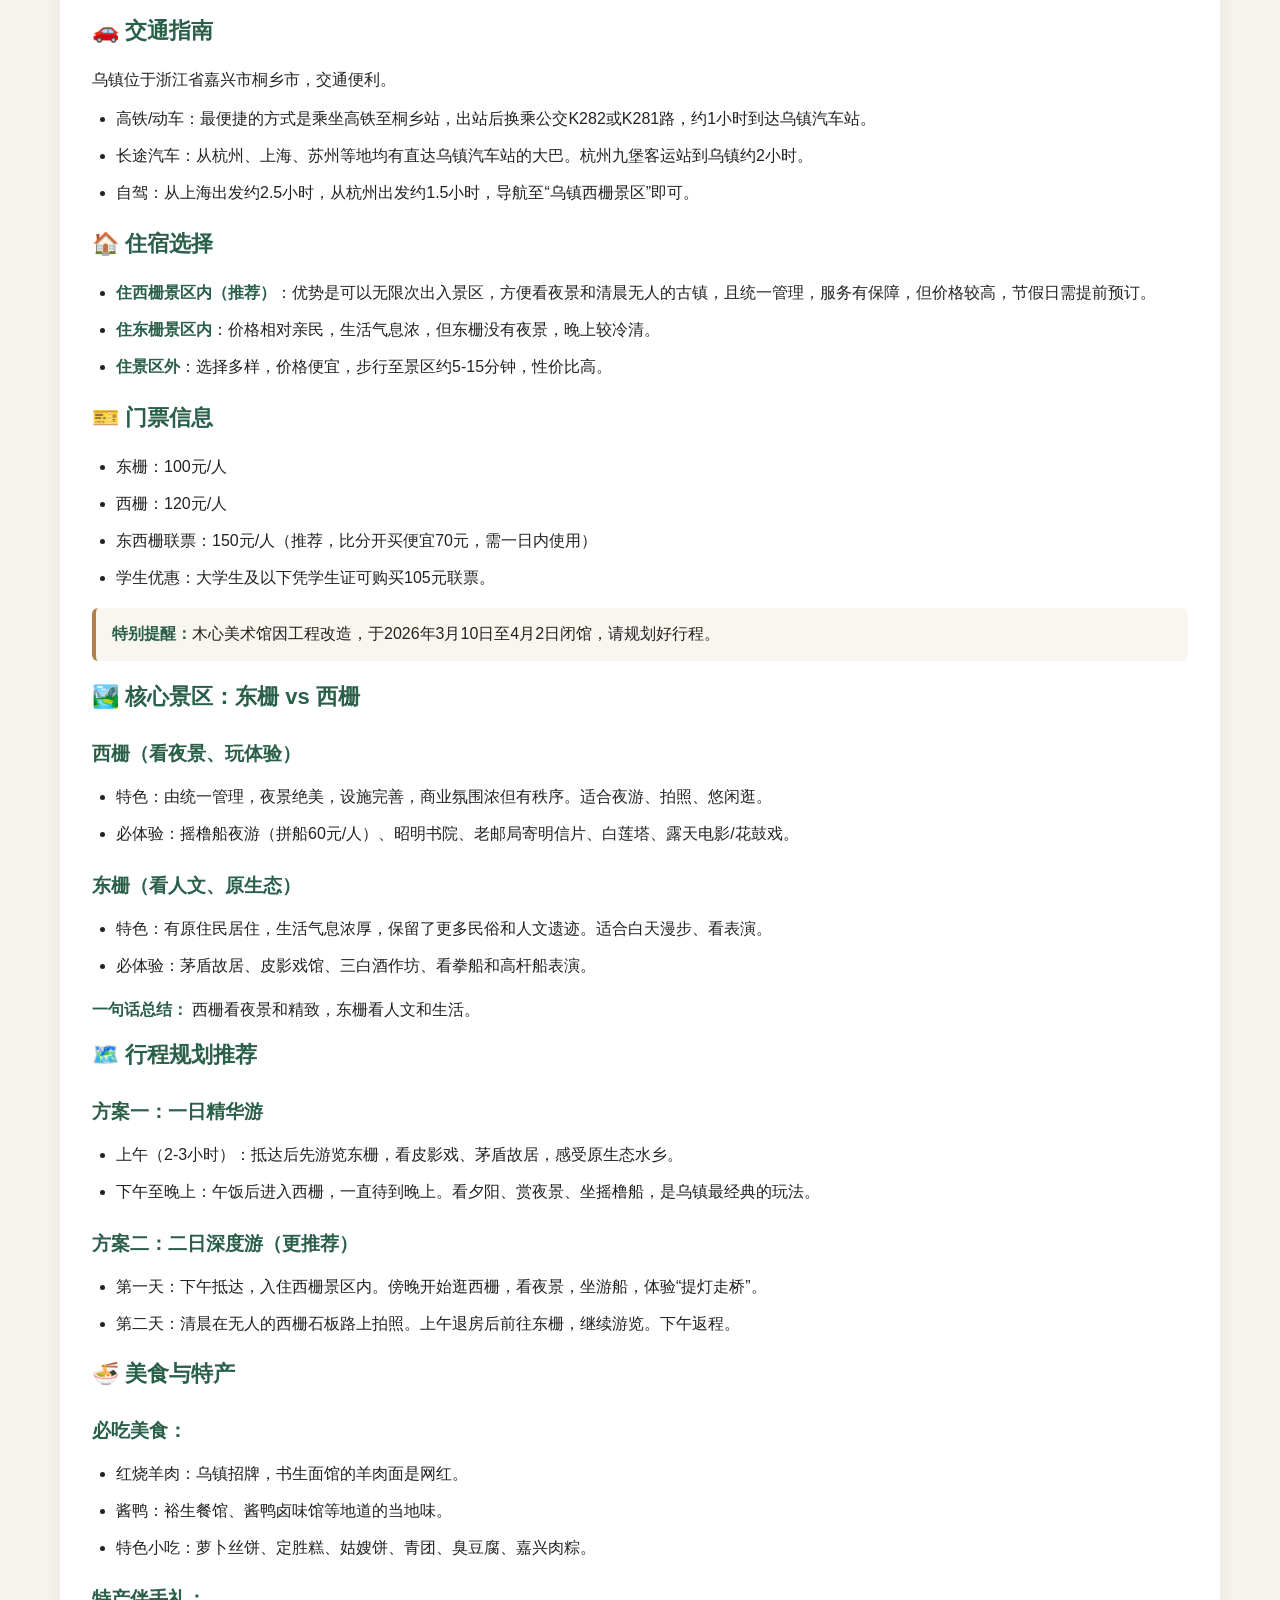
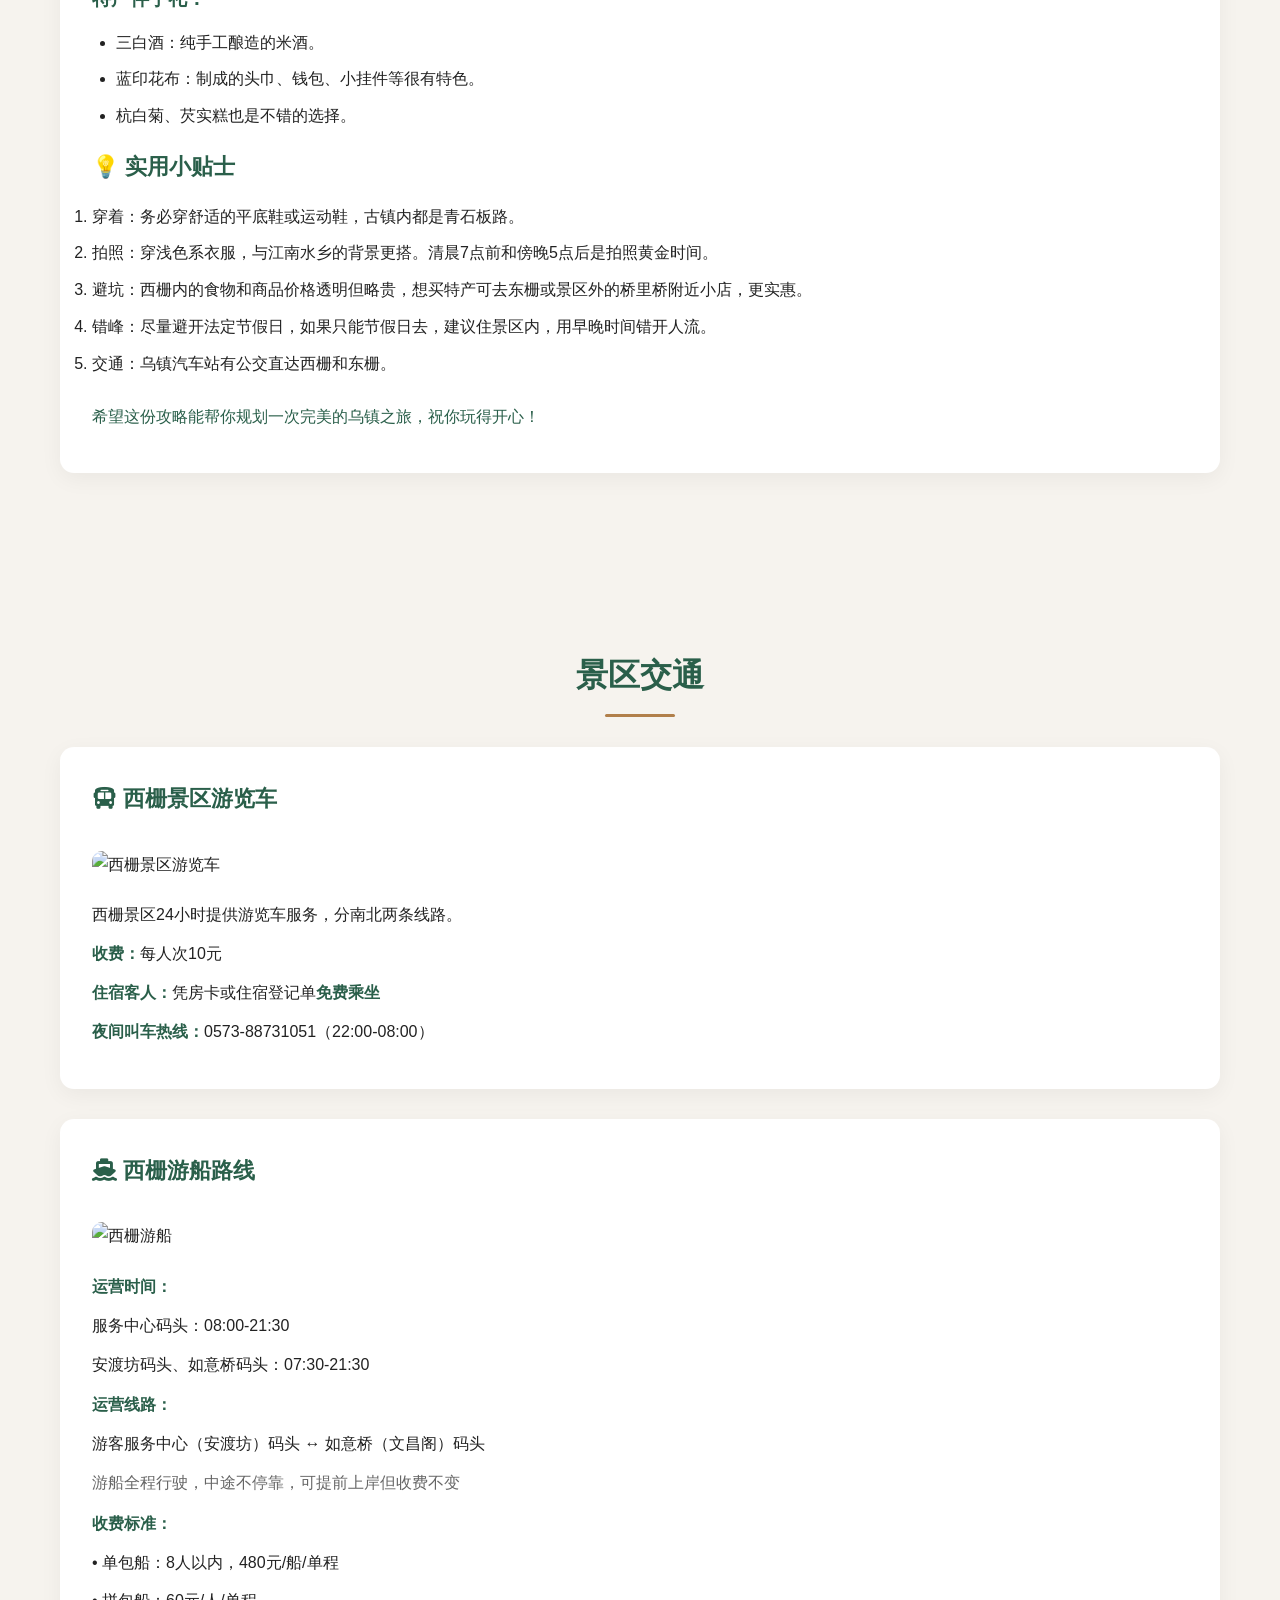
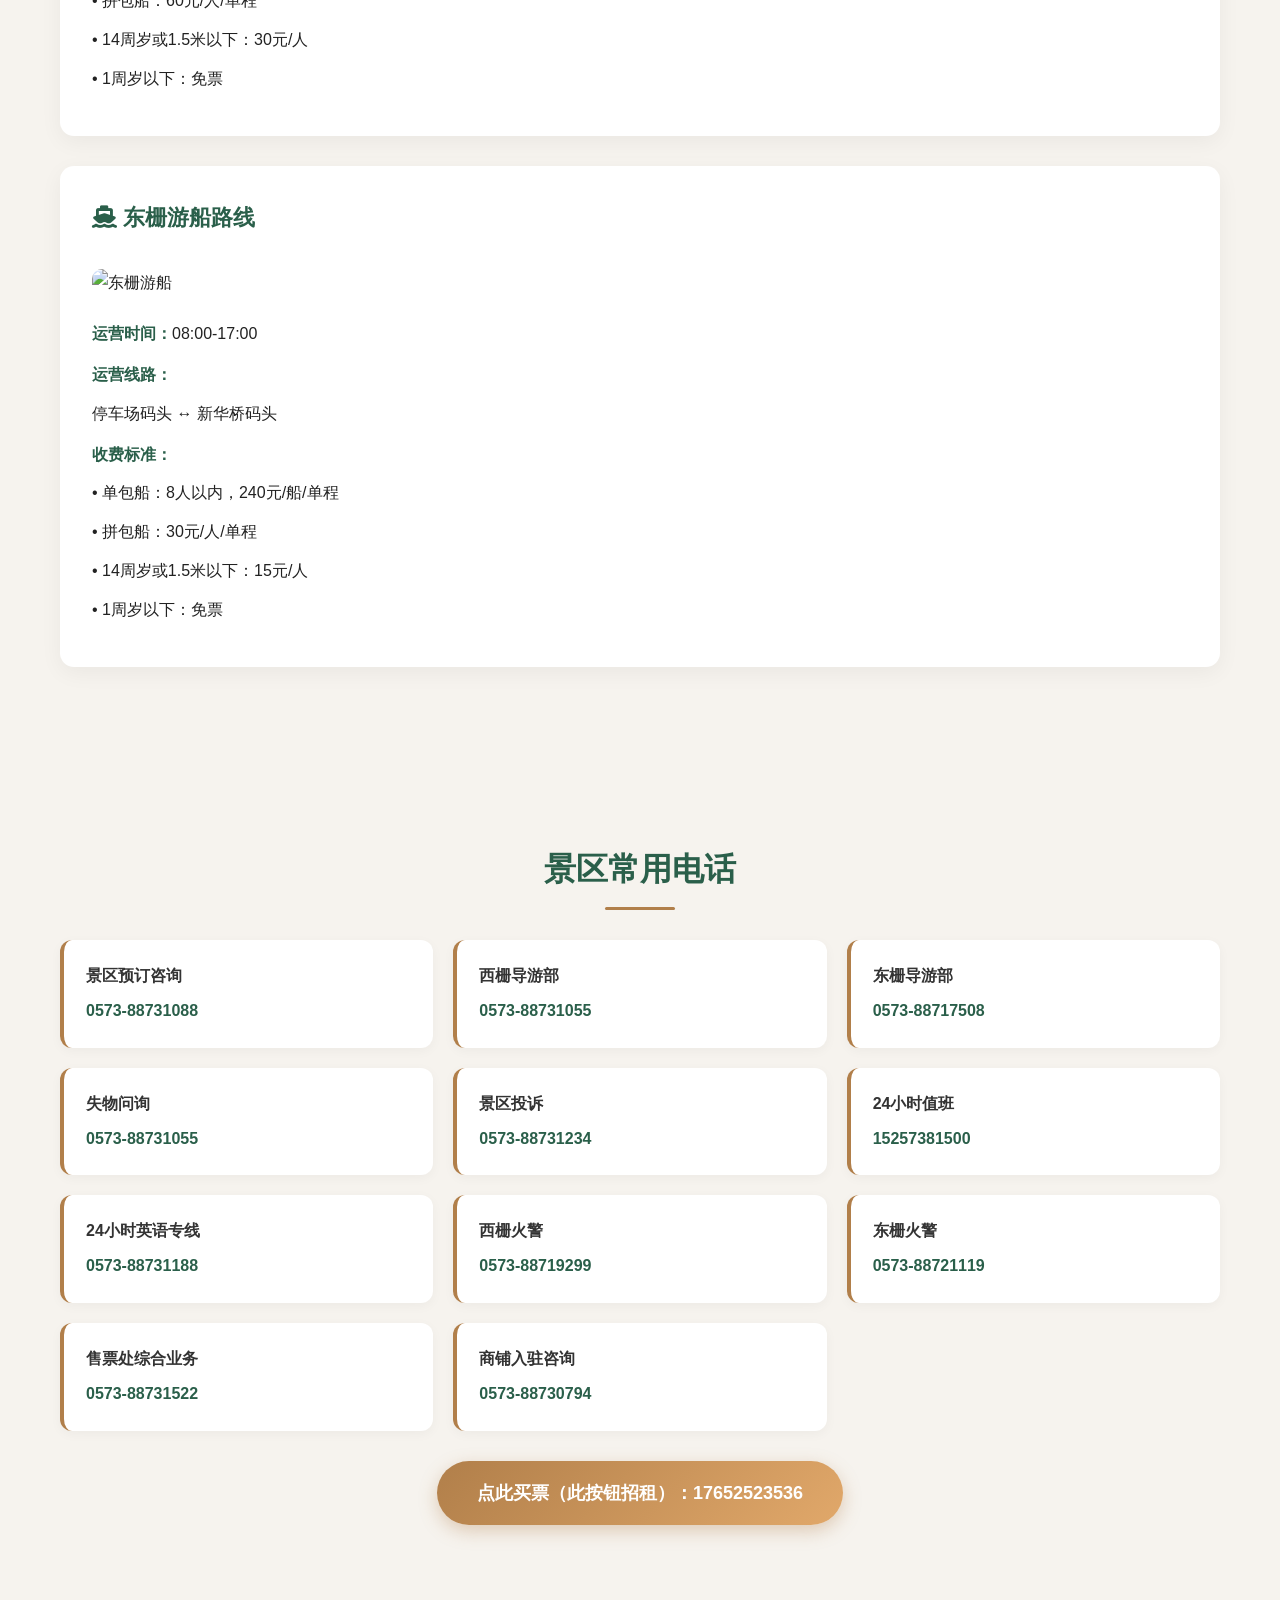
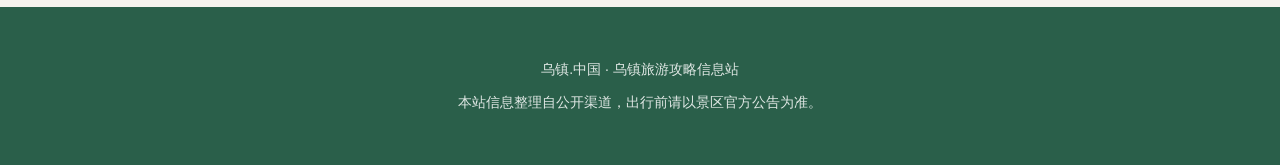
==== commit 9365f293: "首页新增广告位（跳转 400.中国）+ 修复页尾被截断 + 首屏高度调整" ====
--- a/index.html
+++ b/index.html
@@ -27,7 +27,7 @@
 .nav a:hover{color:#2A5F4A}
 
 /* 首屏横幅 */
-.banner{margin-top:72px;height:80vh;background:linear-gradient(rgba(0,0,0,0.35),rgba(0,0,0,0.35)),url(https://picui.ogmua.cn/s1/2026/03/22/69bf835712a01.webp) center center / cover no-repeat;display:flex;align-items:center;justify-content:center;text-align:center;color:#fff}
+.banner{margin-top:72px;height:62vh;min-height:420px;background:linear-gradient(rgba(0,0,0,0.35),rgba(0,0,0,0.35)),url(https://picui.ogmua.cn/s1/2026/03/22/69bf835712a01.webp) center center / cover no-repeat;display:flex;align-items:center;justify-content:center;text-align:center;color:#fff}
 .banner-box{max-width:820px;padding:0 20px}
 .banner h1{font-size:50px;margin-bottom:22px;font-weight:600;text-shadow:0 2px 10px rgba(0,0,0,0.3)}
 .banner p{font-size:19px;margin-bottom:32px;opacity:0.95}
@@ -79,6 +79,8 @@
   .sec-img{height:160px}
 }
 </style>
+<!-- 广告位组件样式 -->
+<link rel="stylesheet" href="/assets/ad-wuzhen.css">
 </head>
 <body>
 
@@ -104,6 +106,25 @@
 <a href="#strategy" class="btn">查看完整攻略</a>
 </div>
 </section>
+
+<!-- ===== 广告位（横幅）开始 ===== -->
+<div class="wz-ad-banner">
+  <a class="wz-ad-link"
+     href="https://400.xn--fiqs8s/"
+     target="_blank"
+     rel="noopener noreferrer sponsored"
+     aria-label="企业400电话办理 400.中国">
+    <span class="wz-ad-tag">广告</span>
+    <span class="wz-ad-text">
+      <span class="wz-ad-title">在乌镇做生意的老板，<em>400 电话</em>别再用手机号了</span>
+      <span class="wz-ad-desc">民宿、客栈、餐饮、旅游专线都在用。企业专属号码，一个号管全店，客户一看就信得过。</span>
+    </span>
+    <span class="wz-ad-action">
+      <span class="wz-ad-btn">免费选号 →</span>
+    </span>
+  </a>
+</div>
+<!-- ===== 广告位结束 ===== -->
 
 <!-- 关于乌镇简介 -->
 <section class="section">
@@ -288,4 +309,14 @@
 </div>
 </section>
 
-<!-- 底部 --
+<!-- 底部 -->
+<div class="footer">
+<div class="container">
+<p>乌镇.中国 · 乌镇旅游攻略信息站</p>
+<p style="margin-top:8px">本站信息整理自公开渠道，出行前请以景区官方公告为准。</p>
+</div>
+</div>
+
+</body>
+</html>
+
--- a/assets/ad-wuzhen.css
+++ b/assets/ad-wuzhen.css
@@ -0,0 +1,198 @@
+/* ============================================================
+   乌镇站 · 广告位组件样式（水乡风格）
+   文件：assets/ad-wuzhen.css
+   说明：类名统一 wz-ad- 前缀，不与站点现有样式冲突
+   ============================================================ */
+
+/* 容器：与站点 .container 同宽，居中 */
+.wz-ad-banner {
+  max-width: 1200px;
+  margin: 0 auto;
+  padding: 0 20px;
+}
+
+/* 横幅卡片本体：深绿→墨绿渐变，赭金描边，呼应水乡黛瓦 */
+.wz-ad-link {
+  position: relative;
+  display: flex;
+  align-items: center;
+  justify-content: space-between;
+  gap: 24px;
+  padding: 26px 34px;
+  border-radius: 14px;
+  text-decoration: none;
+  color: #fff;
+  overflow: hidden;
+  background: linear-gradient(120deg, #2A5F4A 0%, #1F4A39 55%, #17392C 100%);
+  border: 1px solid rgba(225, 168, 106, 0.35);
+  box-shadow: 0 6px 22px rgba(42, 95, 74, 0.22);
+  transition: transform 0.28s ease, box-shadow 0.28s ease;
+}
+
+.wz-ad-link:hover {
+  transform: translateY(-3px);
+  box-shadow: 0 12px 30px rgba(42, 95, 74, 0.32);
+}
+
+/* 水波纹装饰：右侧同心圆，模拟水面涟漪 */
+.wz-ad-link::after {
+  content: "";
+  position: absolute;
+  right: -60px;
+  top: 50%;
+  width: 320px;
+  height: 320px;
+  transform: translateY(-50%);
+  border-radius: 50%;
+  background: radial-gradient(circle, rgba(225, 168, 106, 0.16) 0%, rgba(225, 168, 106, 0.06) 40%, transparent 70%);
+  pointer-events: none;
+}
+
+/* 左侧文字区 */
+.wz-ad-text {
+  position: relative;
+  z-index: 1;
+  flex: 1;
+  min-width: 0;
+}
+
+.wz-ad-title {
+  display: block;
+  font-size: 22px;
+  font-weight: 600;
+  letter-spacing: 1px;
+  margin-bottom: 8px;
+  color: #fff;
+}
+
+/* 标题里的高亮词：赭金色 */
+.wz-ad-title em {
+  font-style: normal;
+  color: #E1A86A;
+}
+
+.wz-ad-desc {
+  display: block;
+  font-size: 15px;
+  line-height: 1.7;
+  color: rgba(255, 255, 255, 0.82);
+}
+
+/* 右侧行动区 */
+.wz-ad-action {
+  position: relative;
+  z-index: 1;
+  flex-shrink: 0;
+  text-align: center;
+}
+
+.wz-ad-btn {
+  display: inline-block;
+  padding: 13px 30px;
+  border-radius: 50px;
+  background: linear-gradient(135deg, #B17F4A, #E1A86A);
+  color: #fff;
+  font-size: 16px;
+  font-weight: 600;
+  white-space: nowrap;
+  box-shadow: 0 4px 14px rgba(177, 127, 74, 0.4);
+  transition: filter 0.25s ease;
+}
+
+.wz-ad-link:hover .wz-ad-btn {
+  filter: brightness(1.08);
+}
+
+/* 角标：合规必须可见 */
+.wz-ad-tag {
+  position: absolute;
+  top: 10px;
+  left: 12px;
+  z-index: 2;
+  padding: 1px 8px;
+  border-radius: 4px;
+  background: rgba(0, 0, 0, 0.3);
+  color: rgba(255, 255, 255, 0.9);
+  font-size: 12px;
+  letter-spacing: 0.5px;
+}
+
+/* ---------------- 移动端 ---------------- */
+@media (max-width: 768px) {
+  .wz-ad-banner {
+    padding: 0 15px;
+  }
+
+  .wz-ad-link {
+    flex-direction: column;
+    align-items: stretch;
+    text-align: center;
+    gap: 18px;
+    padding: 24px 20px 22px;
+  }
+
+  .wz-ad-title {
+    font-size: 18px;
+    line-height: 1.5;
+  }
+
+  .wz-ad-desc {
+    font-size: 14px;
+  }
+
+  .wz-ad-btn {
+    display: block;
+    padding: 13px 20px;
+  }
+
+  .wz-ad-link::after {
+    right: -120px;
+    width: 240px;
+    height: 240px;
+  }
+}
+
+/* ---------------- 文章内嵌版（窄容器适配） ---------------- */
+/* 文章页正文容器已限宽 820px，广告位不再重复限宽和内边距 */
+.wz-ad-inarticle {
+  max-width: none;
+  padding: 0;
+  margin: 0 0 24px;
+}
+
+/* ---------------- 侧边栏竖版（备用形态） ---------------- */
+.wz-ad-side {
+  display: block;
+  position: relative;
+  padding: 24px 22px;
+  border-radius: 14px;
+  text-decoration: none;
+  color: #fff;
+  overflow: hidden;
+  background: linear-gradient(160deg, #2A5F4A 0%, #1B4034 100%);
+  border: 1px solid rgba(225, 168, 106, 0.3);
+  box-shadow: 0 6px 22px rgba(42, 95, 74, 0.2);
+  transition: transform 0.28s ease, box-shadow 0.28s ease;
+  text-align: center;
+}
+
+.wz-ad-side:hover {
+  transform: translateY(-3px);
+  box-shadow: 0 12px 30px rgba(42, 95, 74, 0.3);
+}
+
+.wz-ad-side .wz-ad-title {
+  font-size: 19px;
+  margin-bottom: 10px;
+}
+
+.wz-ad-side .wz-ad-desc {
+  font-size: 14px;
+  margin-bottom: 18px;
+}
+
+.wz-ad-side .wz-ad-btn {
+  display: block;
+  padding: 12px 18px;
+  font-size: 15px;
+}
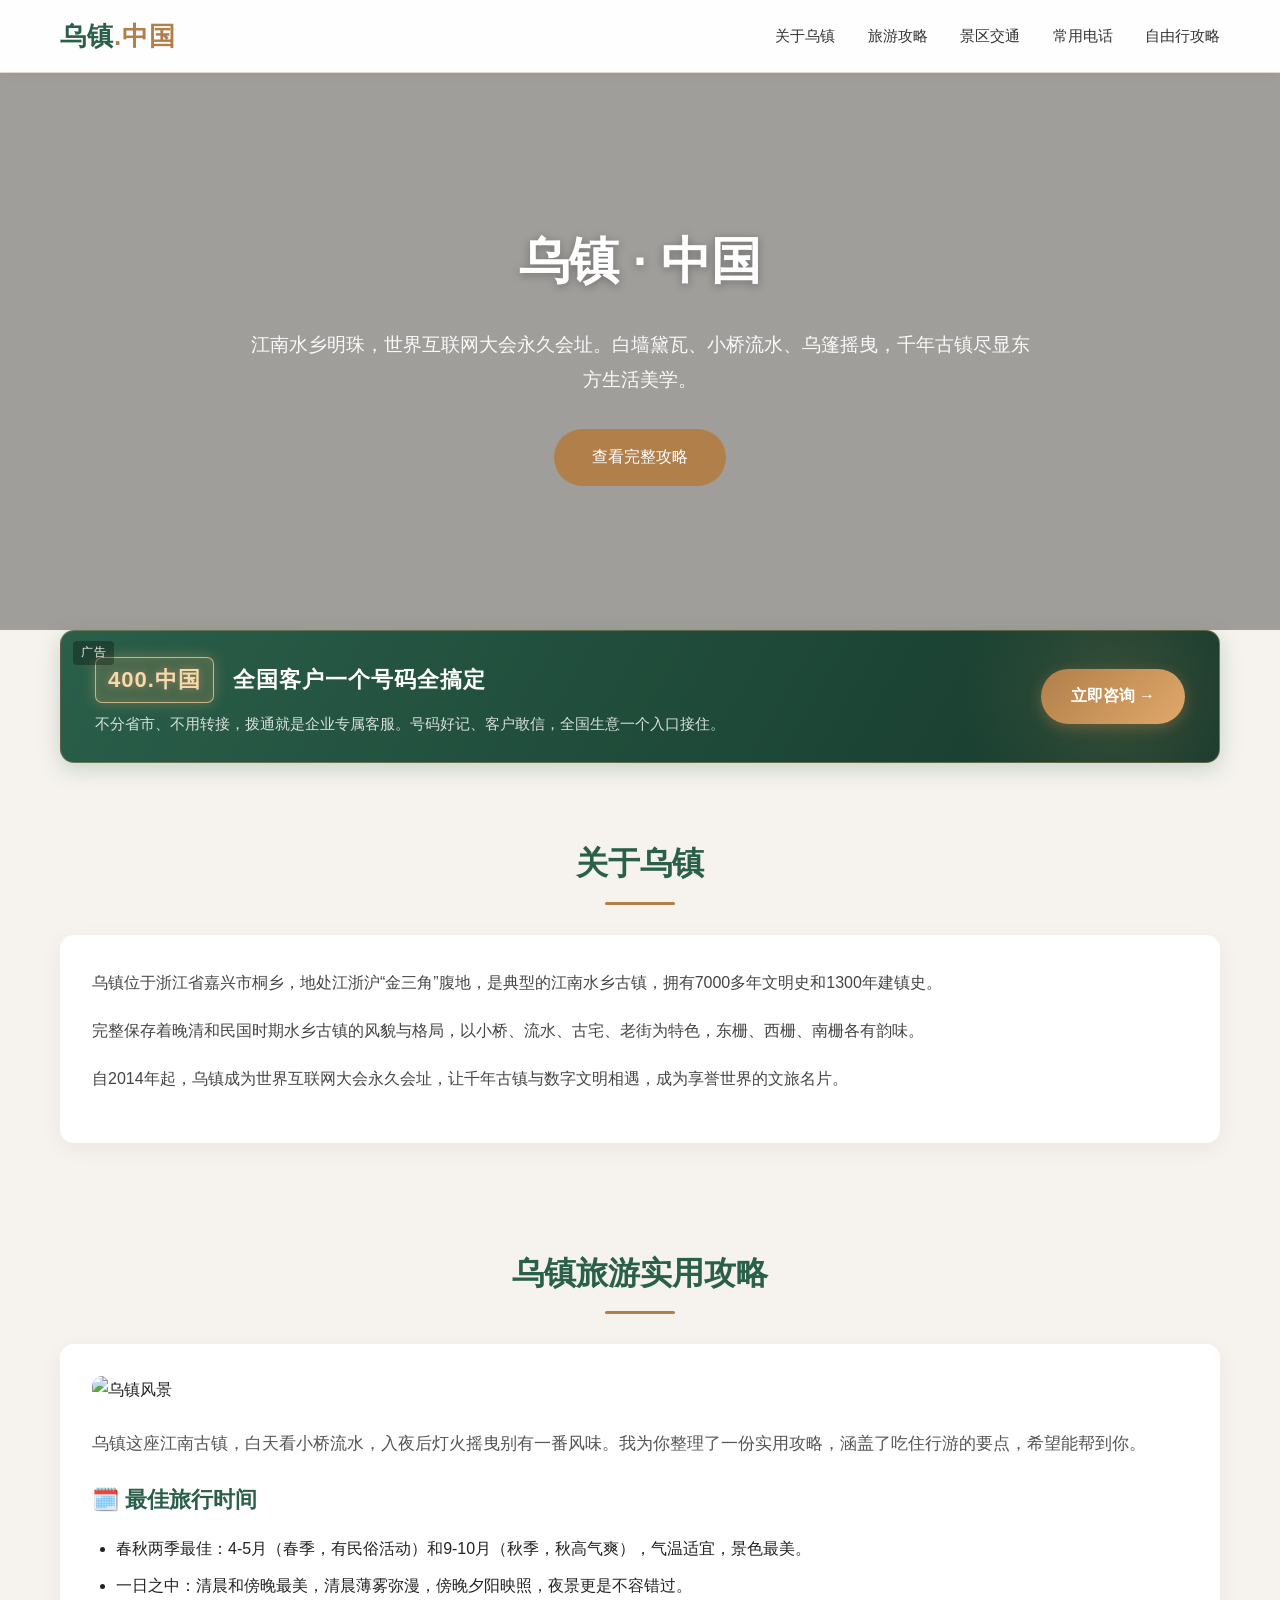
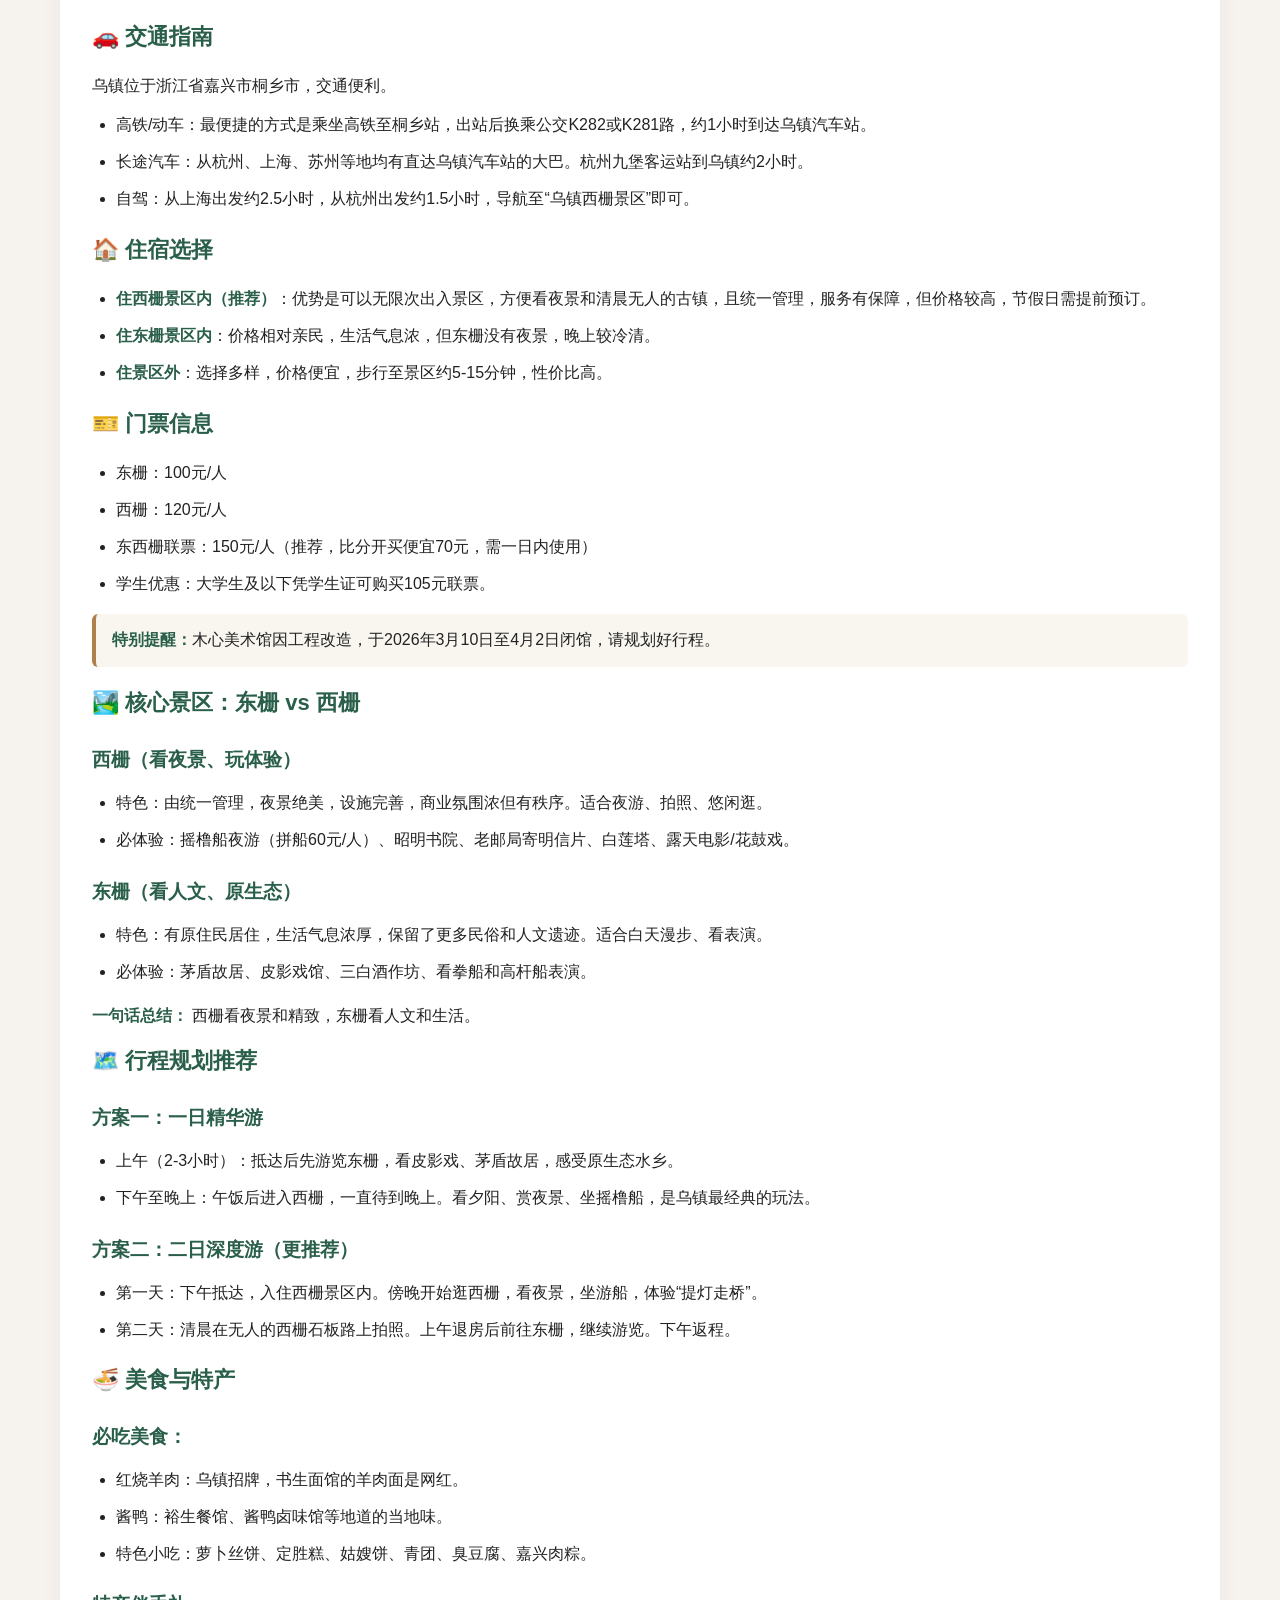
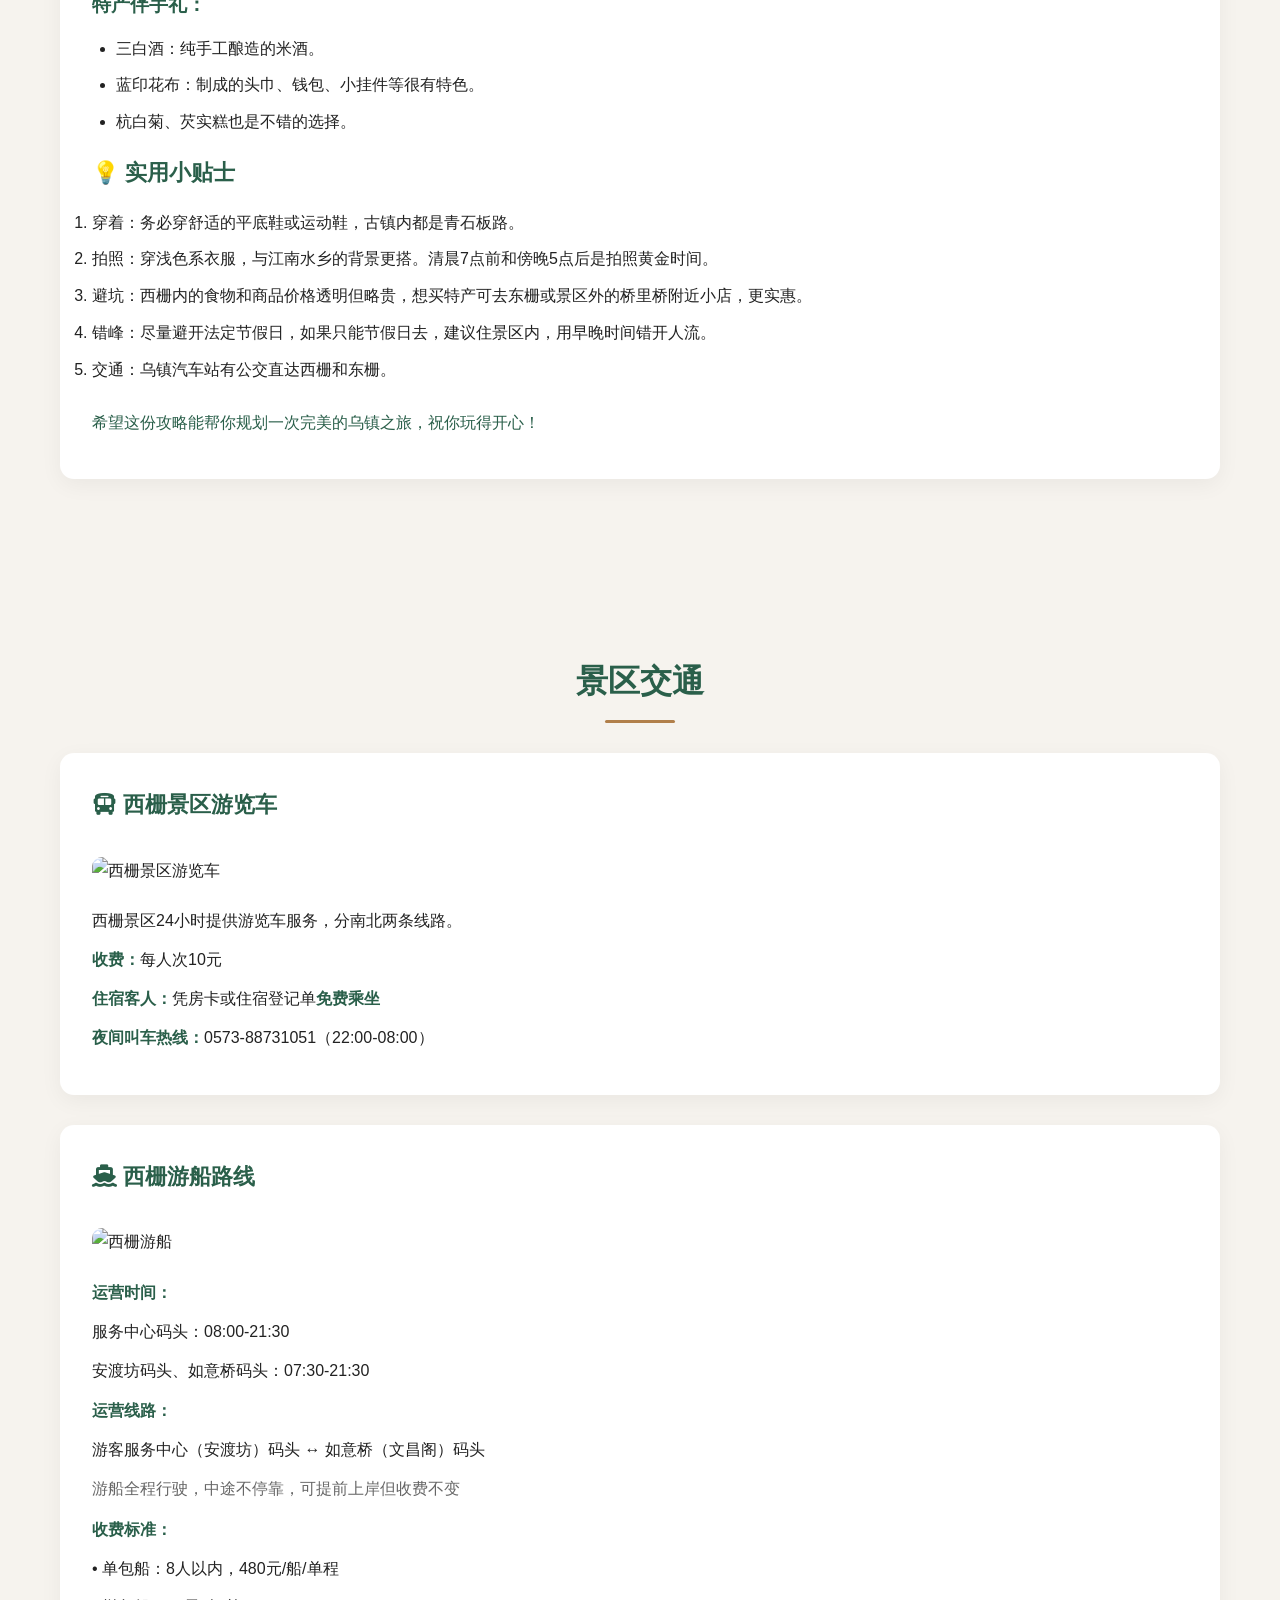
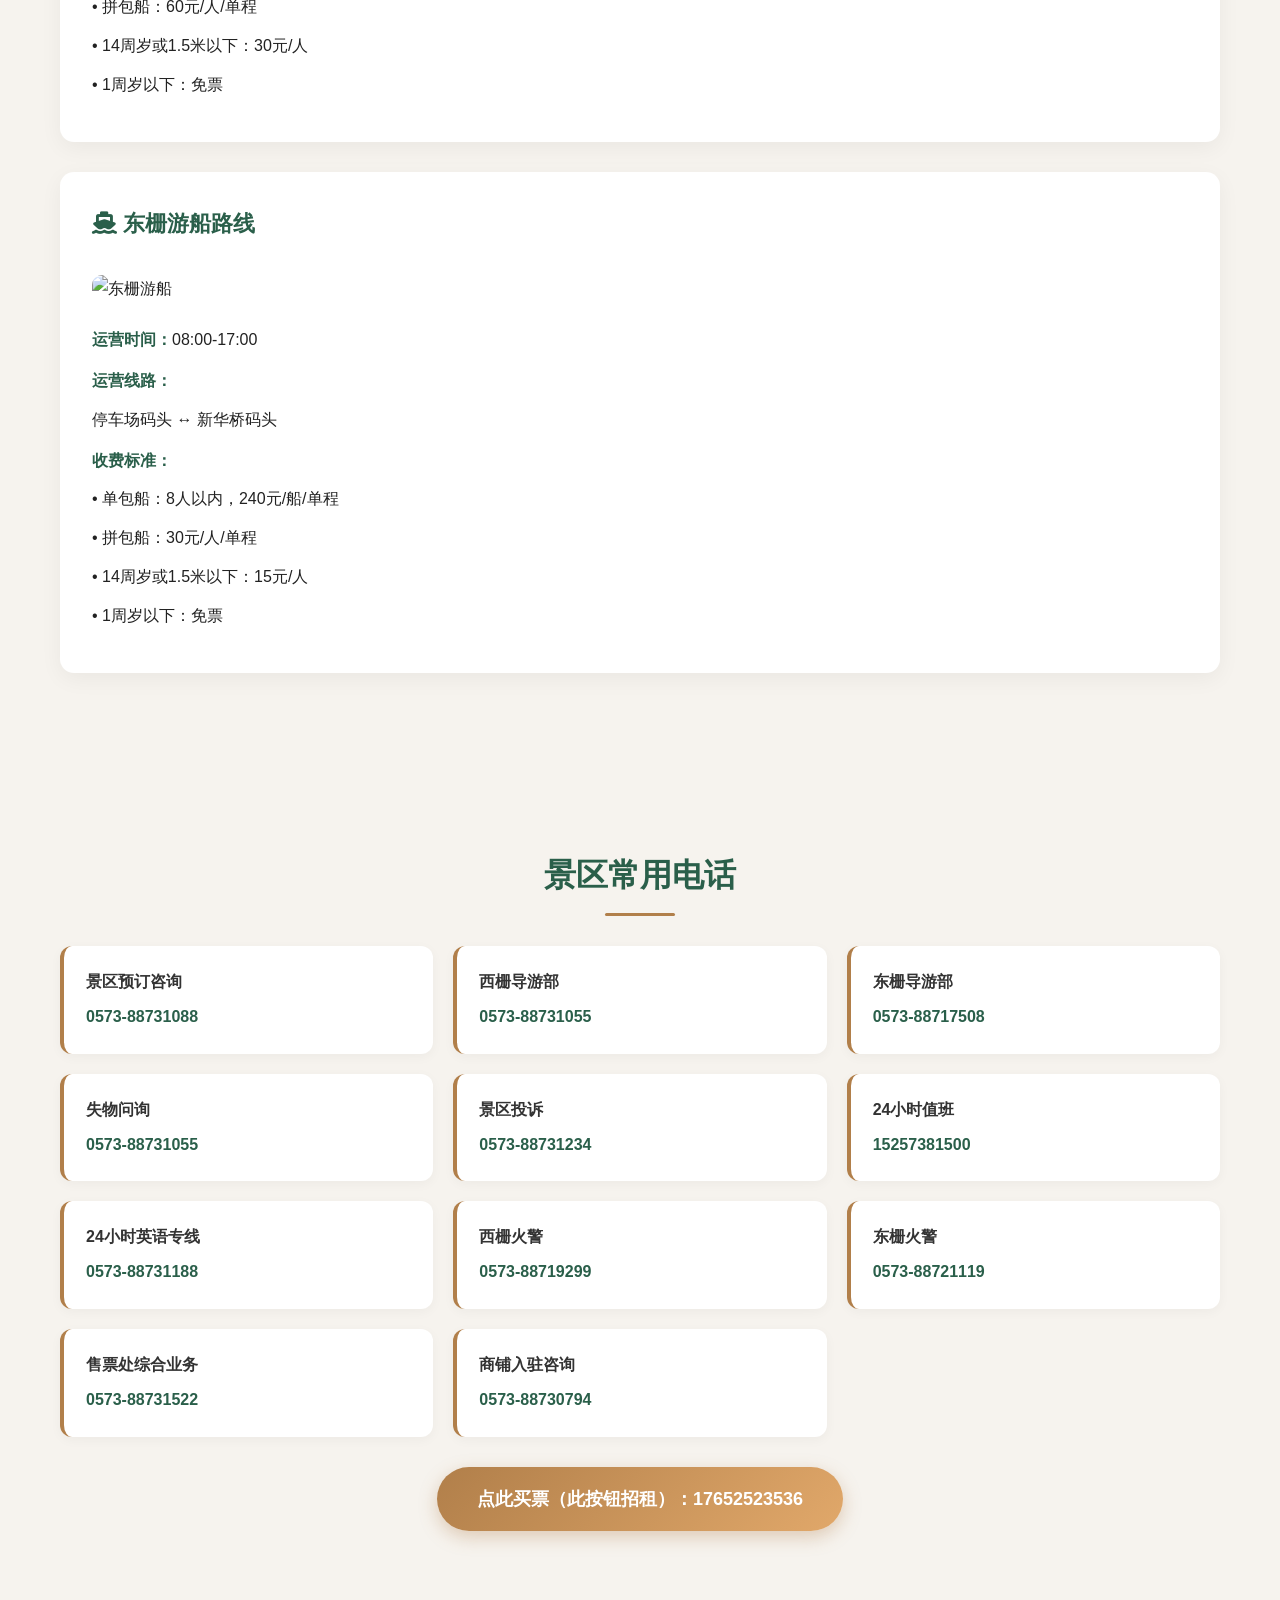
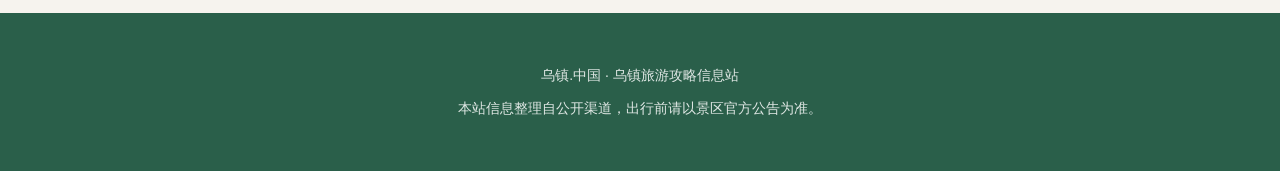
==== commit ed23a0ab: "广告位文案改为全国视角，突出中文域名 400.中国" ====
--- a/index.html
+++ b/index.html
@@ -116,11 +116,11 @@
      aria-label="企业400电话办理 400.中国">
     <span class="wz-ad-tag">广告</span>
     <span class="wz-ad-text">
-      <span class="wz-ad-title">在乌镇做生意的老板，<em>400 电话</em>别再用手机号了</span>
-      <span class="wz-ad-desc">民宿、客栈、餐饮、旅游专线都在用。企业专属号码，一个号管全店，客户一看就信得过。</span>
+      <span class="wz-ad-title"><span class="wz-ad-domain">400.中国</span> 全国客户一个号码全搞定</span>
+      <span class="wz-ad-desc">不分省市、不用转接，拨通就是企业专属客服。号码好记、客户敢信，全国生意一个入口接住。</span>
     </span>
     <span class="wz-ad-action">
-      <span class="wz-ad-btn">免费选号 →</span>
+      <span class="wz-ad-btn">立即咨询 →</span>
     </span>
   </a>
 </div>
--- a/assets/ad-wuzhen.css
+++ b/assets/ad-wuzhen.css
@@ -56,6 +56,7 @@
   min-width: 0;
 }
 
+/* 标题行：域名徽标的光晕限制在本行内，不溢出到按钮 */
 .wz-ad-title {
   display: block;
   font-size: 22px;
@@ -69,6 +70,41 @@
 .wz-ad-title em {
   font-style: normal;
   color: #E1A86A;
+}
+
+/* 中文域名徽标：淡金底 + 描边 + 微光晕，视觉上独立成一个"标签" */
+.wz-ad-domain {
+  display: inline-block;
+  padding: 2px 12px;
+  margin-right: 12px;
+  border-radius: 7px;
+  background: rgba(225, 168, 106, 0.18);
+  border: 1px solid rgba(243, 206, 154, 0.75);
+  color: #F7D9AC;
+  font-weight: 700;
+  letter-spacing: 1px;
+  white-space: nowrap;
+  box-shadow: 0 0 14px rgba(225, 168, 106, 0.35), inset 0 0 10px rgba(225, 168, 106, 0.12);
+  text-shadow: 0 0 8px rgba(225, 168, 106, 0.5);
+  /* 低调呼吸光效：3.2s 一个循环，幅度很小，只为引导视线 */
+  animation: wz-ad-glow 3.2s ease-in-out infinite;
+}
+
+@keyframes wz-ad-glow {
+  0%, 100% { box-shadow: 0 0 14px rgba(225, 168, 106, 0.35), inset 0 0 10px rgba(225, 168, 106, 0.12); }
+  50%      { box-shadow: 0 0 22px rgba(225, 168, 106, 0.62), inset 0 0 14px rgba(225, 168, 106, 0.2); }
+}
+
+/* 尊重系统「减少动态效果」设置：用户关闭动画时不播放 */
+@media (prefers-reduced-motion: reduce) {
+  .wz-ad-domain { animation: none; }
+}
+
+/* 描述里的域名重复出现时：只加粗变色，不加底框，避免抢戏 */
+.wz-ad-domain-plain {
+  color: #F3CE9A;
+  font-weight: 600;
+  white-space: nowrap;
 }
 
 .wz-ad-desc {
@@ -136,6 +172,12 @@
     line-height: 1.5;
   }
 
+  /* 小屏关掉呼吸光效：静态徽标更清晰，也避免光晕糊到按钮上 */
+  .wz-ad-domain {
+    animation: none;
+    margin-right: 8px;
+  }
+
   .wz-ad-desc {
     font-size: 14px;
   }
@@ -145,10 +187,15 @@
     padding: 13px 20px;
   }
 
+  /* 水波纹：小屏卡片变高，缩小圆并压到右下角，避免圆弧横穿按钮 */
   .wz-ad-link::after {
-    right: -120px;
-    width: 240px;
-    height: 240px;
+    right: -90px;
+    top: auto;
+    bottom: -90px;
+    transform: none;
+    width: 200px;
+    height: 200px;
+    opacity: 0.7;
   }
 }
 
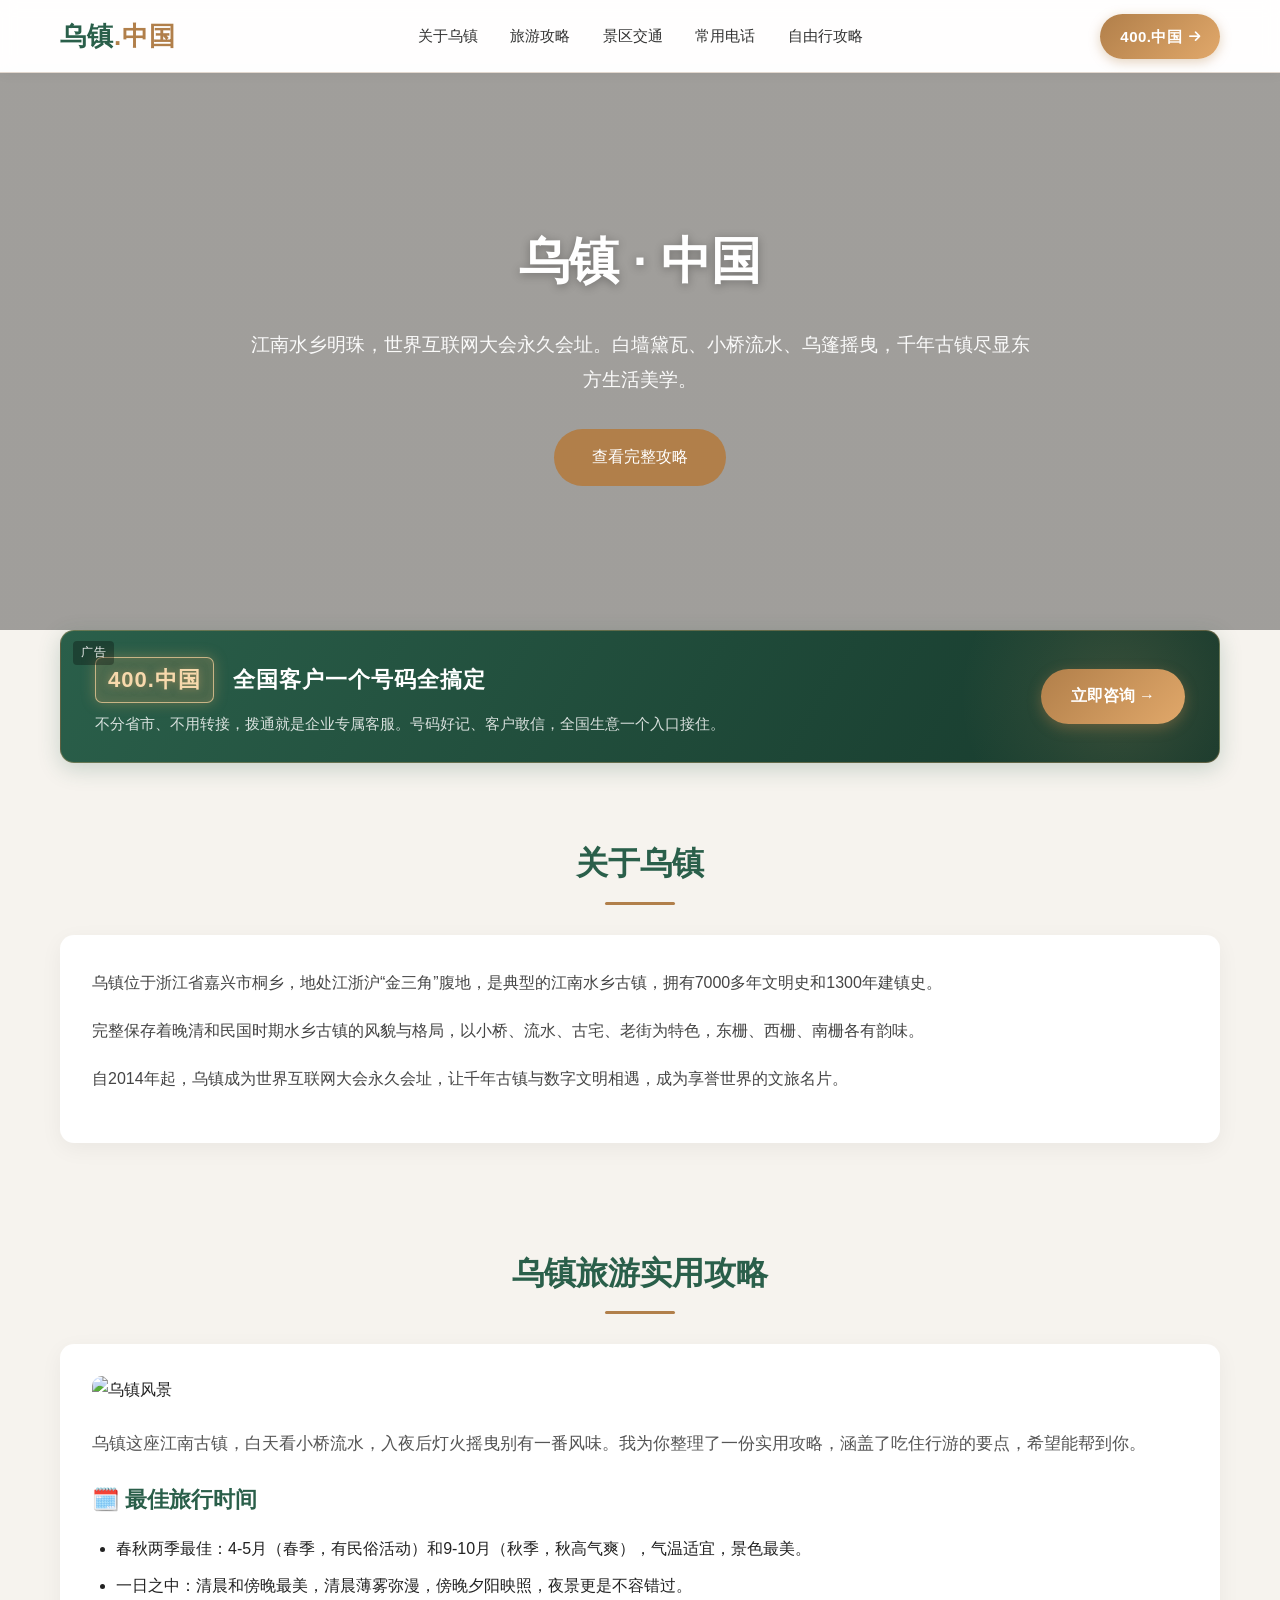
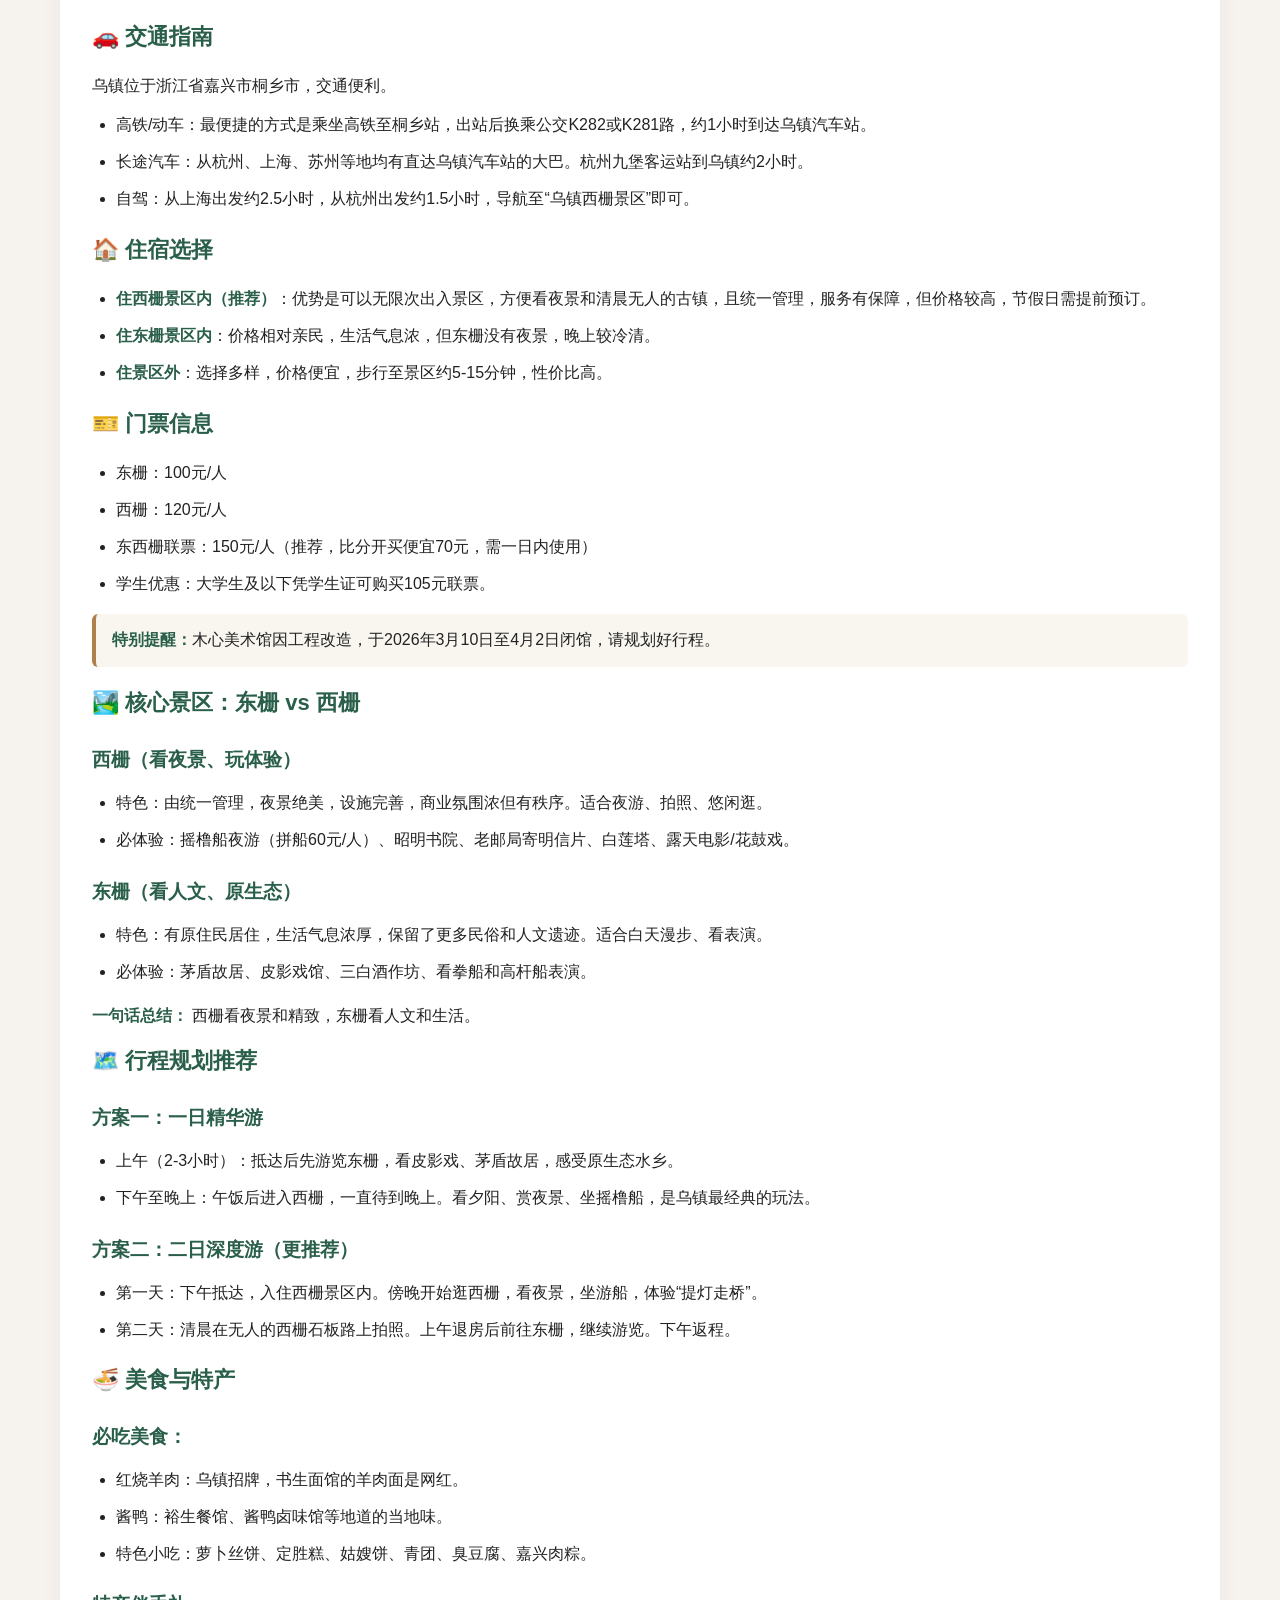
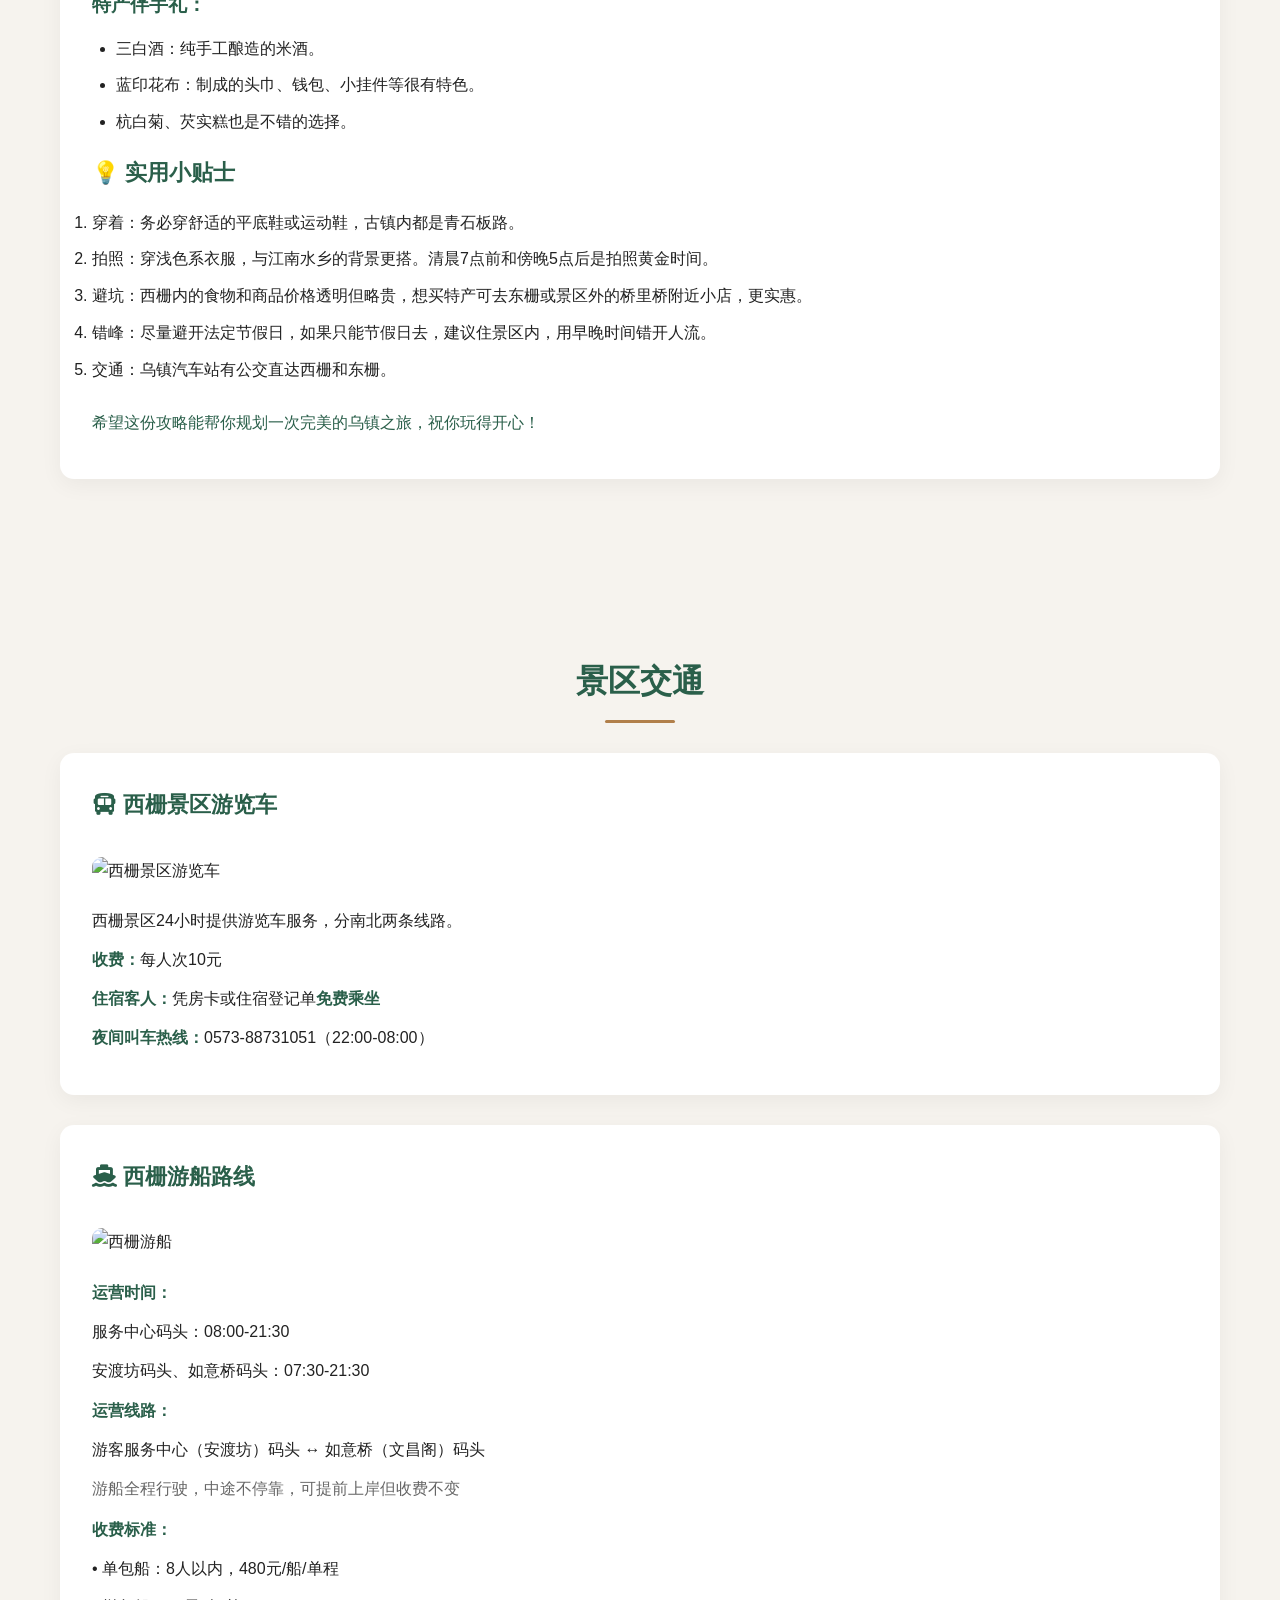
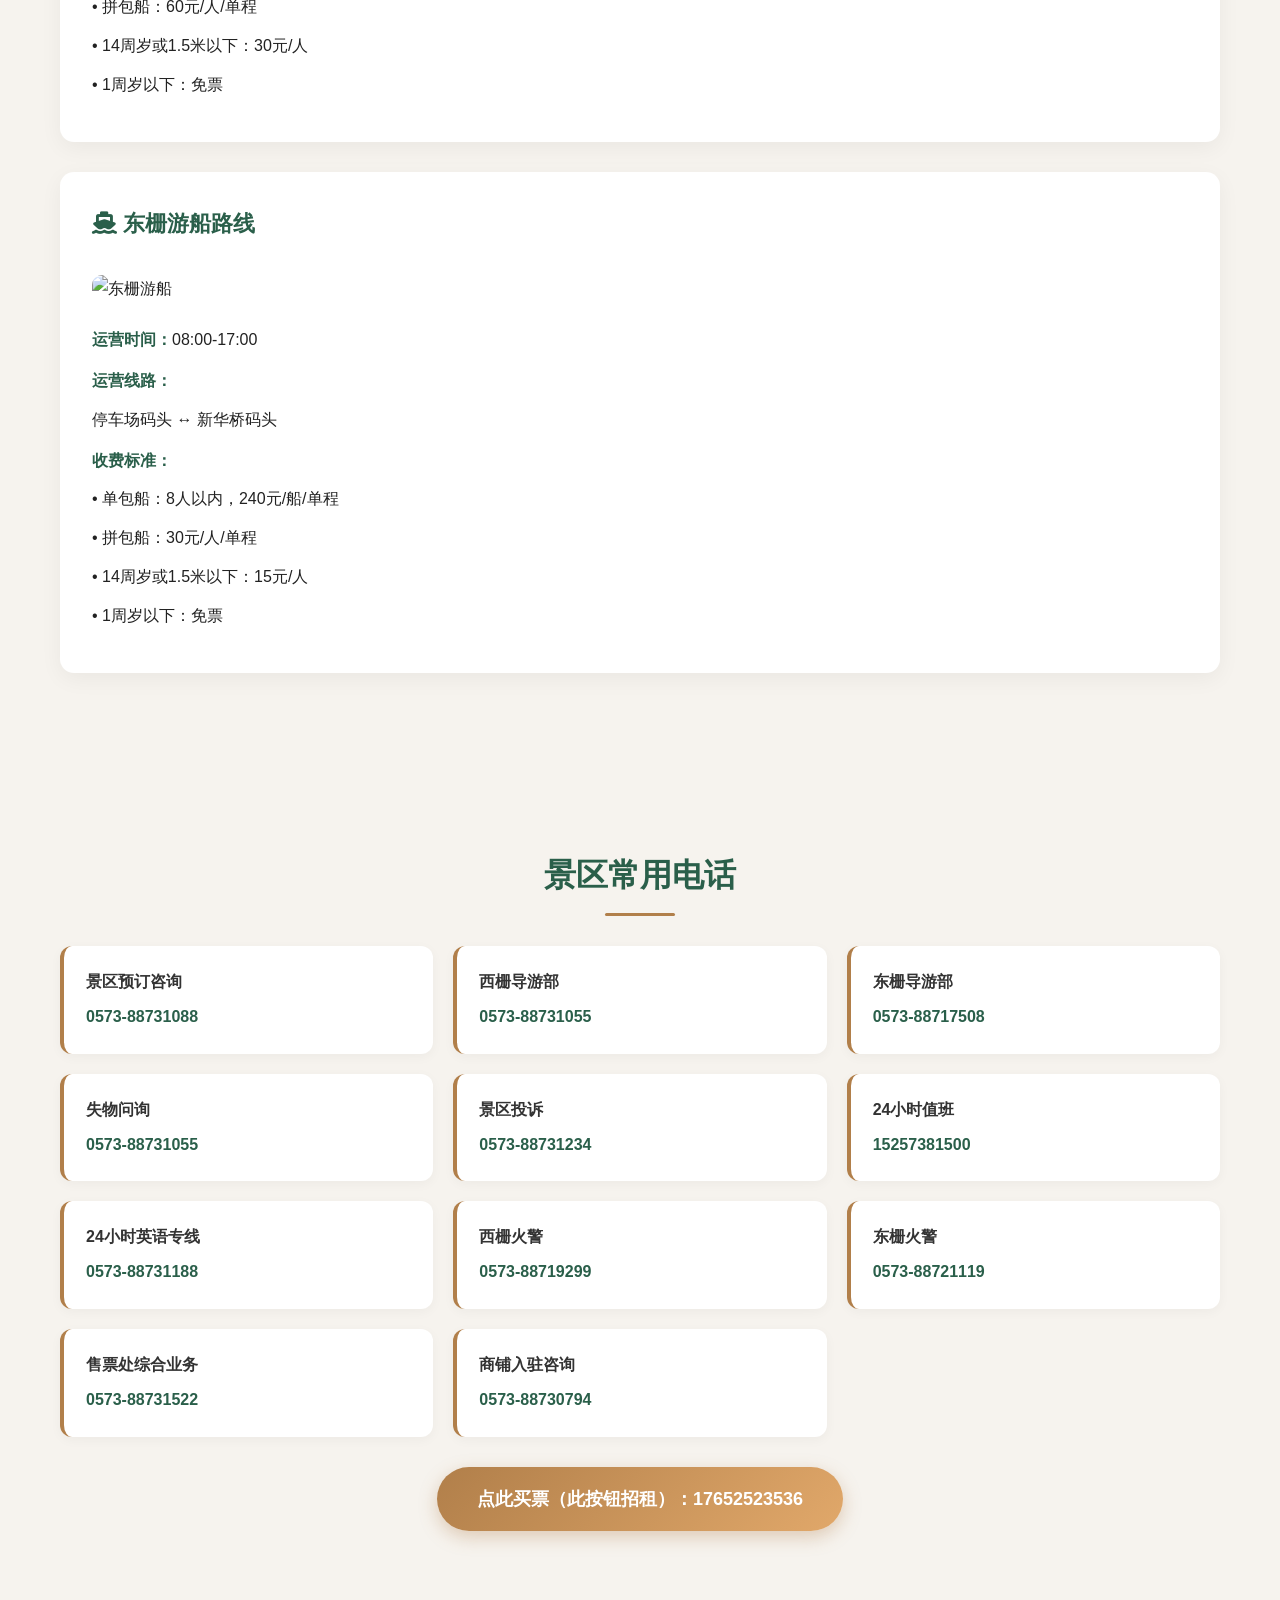
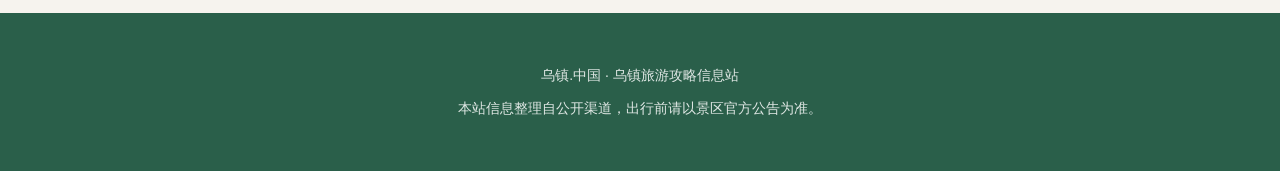
==== commit 14508ec6: "导航栏接入 400.中国 引导按钮" ====
--- a/index.html
+++ b/index.html
@@ -95,6 +95,7 @@
 <a href="#tel">常用电话</a>
 <a href="/blog/wuzhen-zijixing-shendu-gonglve-2026/">自由行攻略</a>
 </div>
+<a class="wz-nav-cta" href="https://400.xn--fiqs8s/" target="_blank" rel="noopener noreferrer sponsored" aria-label="400.中国 全国统一服务热线">400.中国 <i class="fa-solid fa-arrow-right"></i></a>
 </div>
 </div>
 
--- a/assets/ad-wuzhen.css
+++ b/assets/ad-wuzhen.css
@@ -243,3 +243,51 @@
   padding: 12px 18px;
   font-size: 15px;
 }
+
+/* ============================================================
+   导航栏 CTA 按钮 · 跳转 400.中国
+   放在 .header 的 .container 里、.nav 之后
+   ============================================================ */
+
+.wz-nav-cta {
+  display: inline-flex;
+  align-items: center;
+  gap: 6px;
+  margin-left: 24px;
+  padding: 9px 20px;
+  border-radius: 50px;
+  background: linear-gradient(135deg, #B17F4A, #E1A86A);
+  color: #fff;
+  font-size: 15px;
+  font-weight: 600;
+  text-decoration: none;
+  white-space: nowrap;
+  letter-spacing: 0.5px;
+  box-shadow: 0 3px 12px rgba(177, 127, 74, 0.36);
+  transition: transform 0.25s ease, box-shadow 0.25s ease, filter 0.25s ease;
+}
+
+.wz-nav-cta:hover {
+  transform: translateY(-2px);
+  filter: brightness(1.07);
+  box-shadow: 0 7px 18px rgba(177, 127, 74, 0.48);
+}
+
+/* 按钮里的箭头，hover 时轻微右移，暗示"点击前往" */
+.wz-nav-cta i {
+  font-size: 13px;
+  transition: transform 0.25s ease;
+}
+
+.wz-nav-cta:hover i {
+  transform: translateX(3px);
+}
+
+/* 超小屏：缩小内边距，保证导航不换行 */
+@media (max-width: 900px) {
+  .wz-nav-cta {
+    margin-left: 0;
+    padding: 8px 16px;
+    font-size: 14px;
+  }
+}
